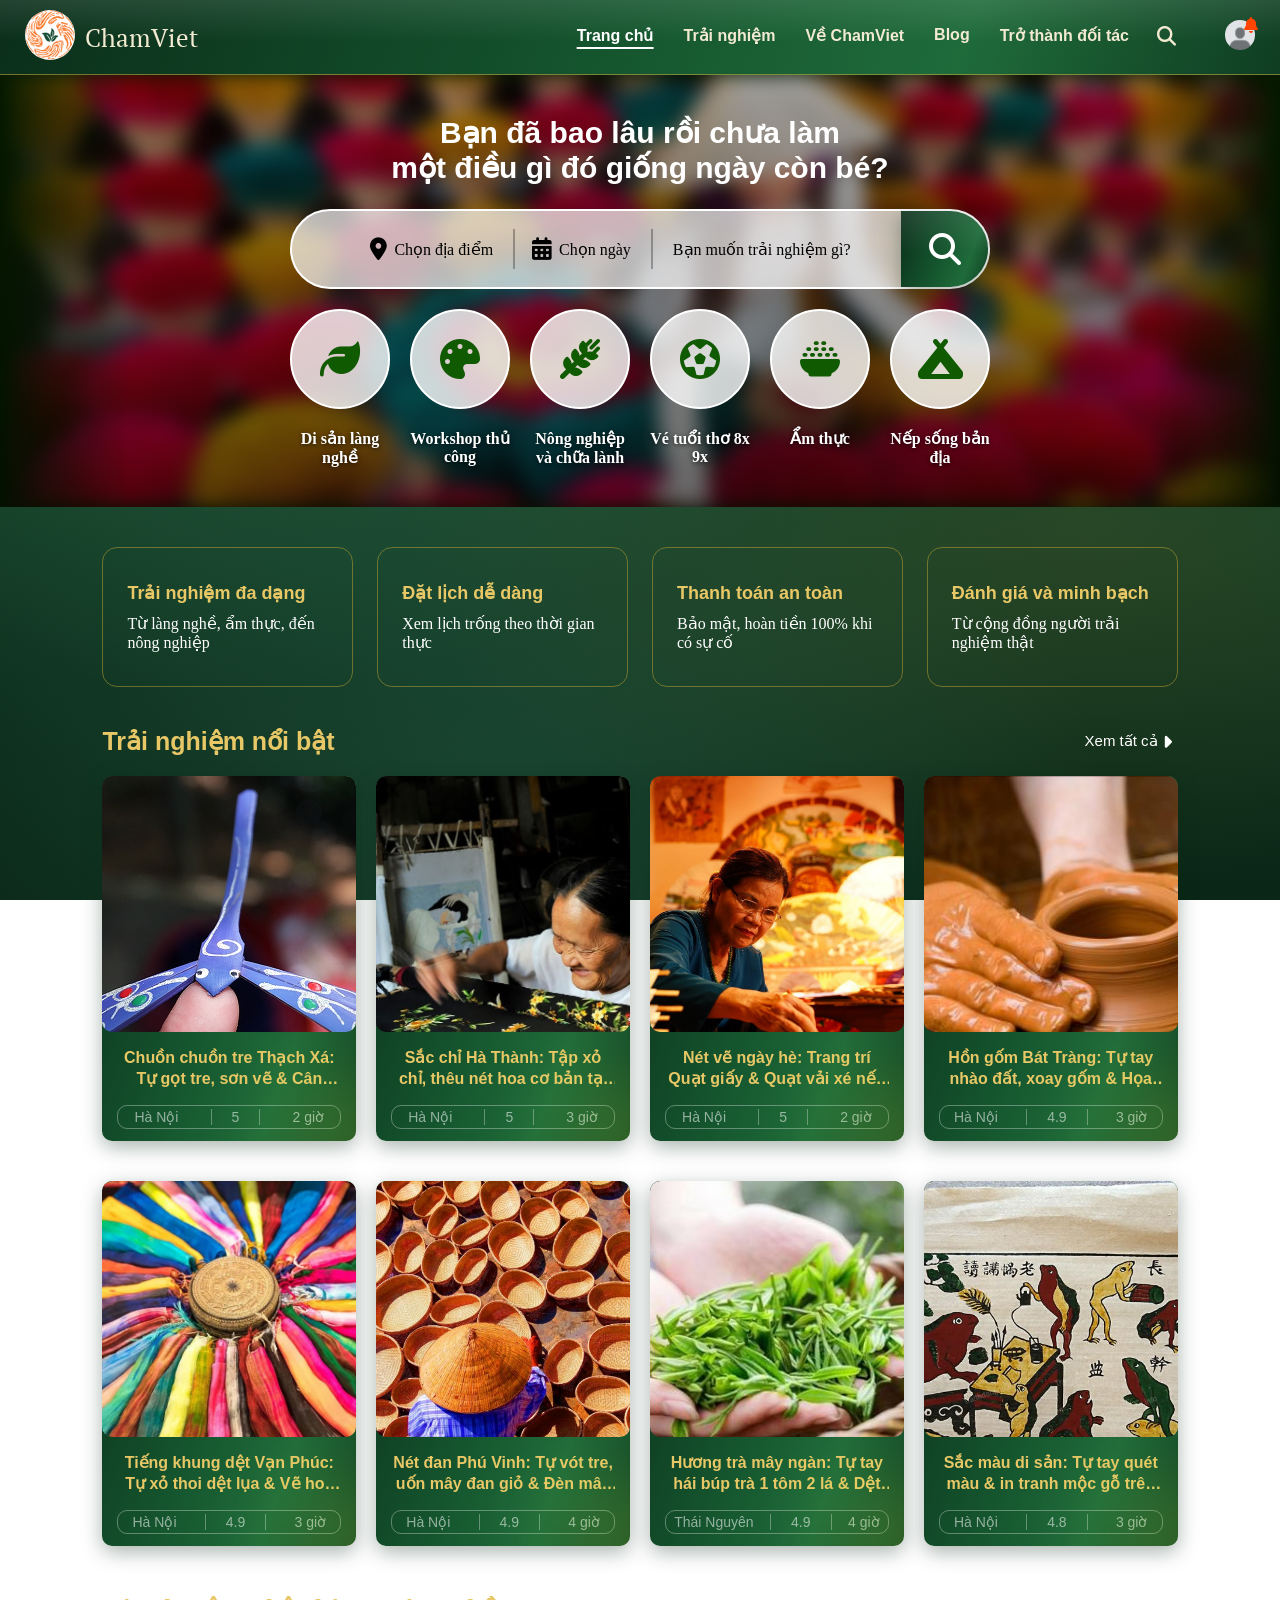
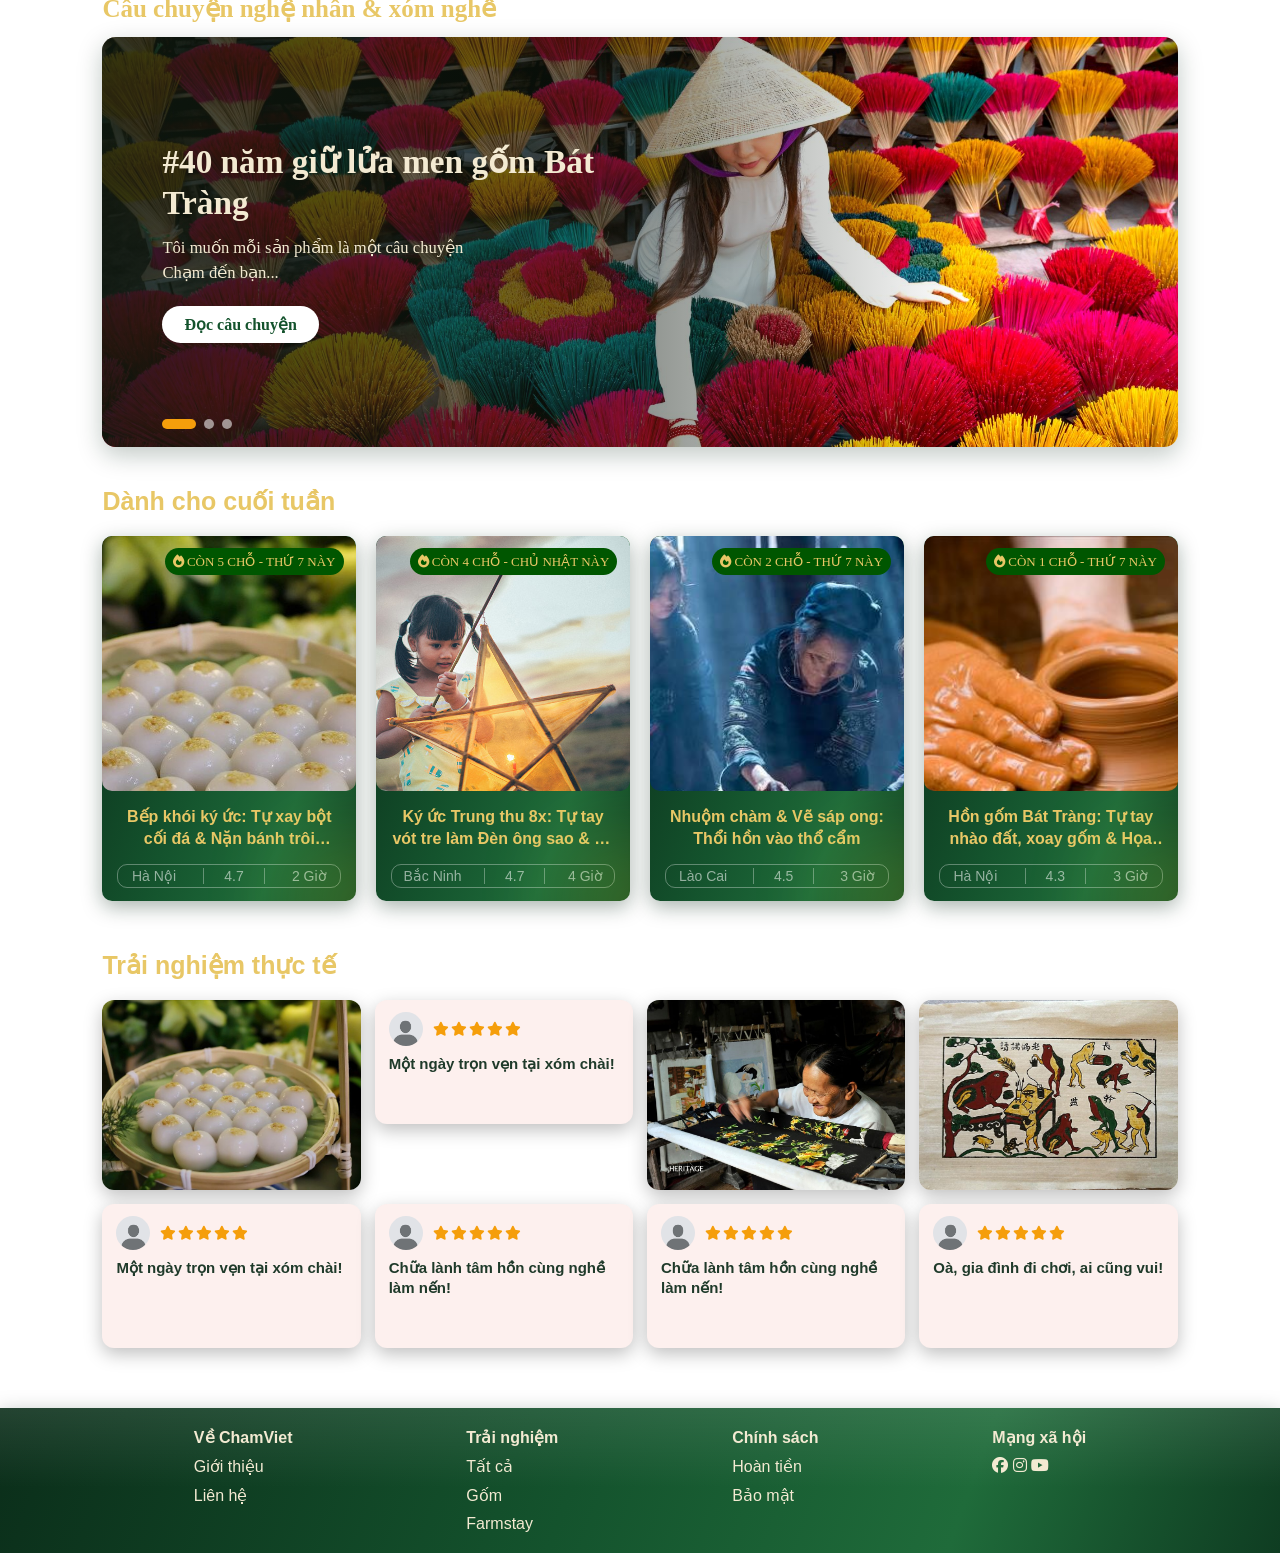
==== index.html @ dba2bd6c "Trang chu, tim kiem, chi tiet" ====
<!DOCTYPE html>
<html lang="en">
<head>
    <meta charset="UTF-8">
    <meta name="viewport" content="width=device-width, initial-scale=1.0">
    <title>ChamViet - Website của người Việt</title>

    <link rel="stylesheet" href="css/layout.css">
    <link rel="stylesheet" href="css/pages/index.css">
    <link rel="stylesheet" href="https://cdnjs.cloudflare.com/ajax/libs/font-awesome/6.5.1/css/all.min.css">
</head>
<body data-page="index">
    <div id="site-header"></div>

    <main class="body-content">
        <div class="body-content-main">
            <div class="banners">
                <div class="img">
                    <img src="assets/banner1.png" alt="" style="filter: blur(10px);">
                </div>
                <div class="img">
                    <img src="assets/banner2.jpg" alt="" style="filter: blur(10px);">
                </div>
                <div class="img">
                    <img src="assets/images8.jpg" alt="" style="filter: blur(10px);">
                </div>
            </div>
            <div class="body-content-main-left">
                <p class="title">Bạn đã bao lâu rồi chưa làm <br> một điều gì đó giống ngày còn bé?</p>
                <p class="sub-title">Có những trải nghiệm khiến ta nhớ về 1 điều quen thuộc <br>
                Có những trải nghiệm khiến ta hoàn toàn thư giãn  <br>
                Và cũng có những trải nghiệm đơn giản là một điều mới mà ta chưa từng thử</p>
            </div>
            <div class="body-content-main-right">
                <div class="search-bar">
                    <div class="search">
                        <div class="search-item">
                            <i class="fa-solid fa-location-dot"></i>
                            <span>Chọn địa điểm</span>
                        </div>
                        <div class="line"></div>
                        <div class="search-item">
                            <i class="fa-solid fa-calendar-days"></i>
                            <span>Chọn ngày</span>
                        </div>
                        <div class="line"></div>
                        <div class="search-item">
                            <span>Bạn muốn trải nghiệm gì?</span>
                        </div>
                    </div>
                    <div class="find">
                        <i class="fa-solid fa-magnifying-glass"></i>
                    </div>
                </div>
                <div class="menu-bar">
                    <div class="menu-item-par">
                        <div class="menu-item">
                            <i class="fa-solid fa-leaf"></i>
                        </div>
                        <p>Di sản làng nghề</p>
                    </div>
                    <div class="menu-item-par">
                        <div class="menu-item">
                            <i class="fa-solid fa-palette"></i>
                        </div>
                        <p>Workshop thủ công</p>
                    </div>
                    <div class="menu-item-par">
                        <div class="menu-item">
                            <i class="fa-solid fa-wheat-awn"></i>
                        </div>
                        <p>Nông nghiệp và chữa lành</p>
                    </div>
                    <div class="menu-item-par">
                        <div class="menu-item">
                            <i class="fa-regular fa-futbol"></i>
                        </div>
                        <p>Vé tuổi thơ 8x 9x</p>
                    </div>
                    <div class="menu-item-par">
                        <div class="menu-item">
                            <i class="fa-solid fa-bowl-rice"></i>
                        </div>
                        <p>Ẩm thực</p>
                    </div>
                    <div class="menu-item-par">
                        <div class="menu-item">
                            <i class="fa-solid fa-campground"></i>
                        </div>
                        <p>Nếp sống bản địa</p>
                    </div>
                </div>
            </div>
        </div>
        <div class="experience-cards">
            <div class="card-item">
                <p class="title">Trải nghiệm đa dạng</p>
                <p class="content">Từ làng nghề, ẩm thực, đến nông nghiệp</p>
            </div>
            <div class="card-item">
                <p class="title">Đặt lịch dễ dàng</p>
                <p class="content">Xem lịch trống theo thời gian thực</p>
            </div>
            <div class="card-item">
                <p class="title">Thanh toán an toàn</p>
                <p class="content">Bảo mật, hoàn tiền 100% khi có sự cố</p>
            </div>
            <div class="card-item">
                <p class="title">Đánh giá và minh bạch</p>
                <p class="content">Từ cộng đồng người trải nghiệm thật</p>
            </div>
        </div>
        <div class="list-box-child">
            <p class="title">Trải nghiệm nổi bật</p>
            <div class="more-content">
                <a href="search.html">
                    <button>Xem tất cả</button>
                </a>
                <i class="fa-solid fa-caret-right"></i>
                <div class="arrow-tail"></div>
                <div class="line"></div>
            </div>
        </div>
        <div class="list-box" id="featured-list"></div>
        <section class="stories">
            <h2 class="stories-title">Câu chuyện nghệ nhân &amp; xóm nghề</h2>

            <div class="stories-slider">
                <article class="story active">
                    <img src="assets/banner2.jpg" alt="Nghệ nhân đang nặn gốm Bát Tràng">
                    <div class="story-content">
                        <h3>#40 năm giữ lửa men gốm Bát Tràng</h3>
                        <p>Tôi muốn mỗi sản phẩm là một câu chuyện<br>Chạm đến bạn...</p>
                        <a href="#" class="story-btn">Đọc câu chuyện</a>
                    </div>
                </article>

                <article class="story">
                    <img src="assets/images8.jpg" alt="Nghệ nhân nhuộm chàm người H'Mông">
                    <div class="story-content">
                        <h3>#Sắc chàm trên áo thổ cẩm vùng cao</h3>
                        <p>Mỗi nếp vải là một lời kể<br>của núi rừng Lào Cai...</p>
                        <a href="#" class="story-btn">Đọc câu chuyện</a>
                    </div>
                </article>

                <article class="story">
                    <img src="assets/banner3.jpg" alt="Làm đèn ông sao Trung thu">
                    <div class="story-content">
                        <h3>#Thắp sáng ký ức bằng chiếc đèn ông sao</h3>
                        <p>Trung thu xưa vẫn còn đó<br>trong đôi bàn tay người thợ...</p>
                        <a href="#" class="story-btn">Đọc câu chuyện</a>
                    </div>
                </article>

                <div class="story-dots">
                    <button class="dot active" aria-label="Câu chuyện 1"></button>
                    <button class="dot" aria-label="Câu chuyện 2"></button>
                    <button class="dot" aria-label="Câu chuyện 3"></button>
                </div>
            </div>
        </section>
        <div class="list-box-child">
            <p class="title">Dành cho cuối tuần</p>
            <div class="more-content">
                <a href="search.html">
                    <button>Xem tất cả</button>
                </a>
                <i class="fa-solid fa-caret-right"></i>
                <div class="arrow-tail"></div>
                <div class="line"></div>
            </div>
        </div>
        <div class="list-box" id="weekend-list"></div>
        <div class="comment-title">
            <p class="title">Trải nghiệm thực tế</p>
        </div>

        <div class="review-grid">
            <!-- HÀNG TRÊN -->
            <figure class="review-photo">
                <img src="assets/images1.jpg" alt="Xóm chài ven sông">
            </figure>

            <article class="review-card review-card--top">
                <div class="review-head">
                    <img src="assets/avatar.webp" alt="">
                    <span class="review-stars">
                        <i class="fa-solid fa-star"></i><i class="fa-solid fa-star"></i><i class="fa-solid fa-star"></i><i class="fa-solid fa-star"></i><i class="fa-solid fa-star"></i>
                    </span>
                </div>
                <p>Một ngày trọn vẹn tại xóm chài!</p>
            </article>

            <figure class="review-photo">
                <img src="assets/images7.jpg" alt="Nến thủ công">
            </figure>

            <figure class="review-photo">
                <img src="assets/images5.jpg" alt="Gia đình đi trải nghiệm">
            </figure>

            <!-- HÀNG DƯỚI -->
            <article class="review-card">
                <div class="review-head">
                    <img src="assets/avatar.webp" alt="">
                    <span class="review-stars">
                        <i class="fa-solid fa-star"></i><i class="fa-solid fa-star"></i><i class="fa-solid fa-star"></i><i class="fa-solid fa-star"></i><i class="fa-solid fa-star"></i>
                    </span>
                </div>
                <p>Một ngày trọn vẹn tại xóm chài!</p>
            </article>

            <article class="review-card">
                <div class="review-head">
                    <img src="assets/avatar.webp" alt="">
                    <span class="review-stars">
                        <i class="fa-solid fa-star"></i><i class="fa-solid fa-star"></i><i class="fa-solid fa-star"></i><i class="fa-solid fa-star"></i><i class="fa-solid fa-star"></i>
                    </span>
                </div>
                <p>Chữa lành tâm hồn cùng nghề làm nến!</p>
            </article>

            <article class="review-card">
                <div class="review-head">
                    <img src="assets/avatar.webp" alt="">
                    <span class="review-stars">
                        <i class="fa-solid fa-star"></i><i class="fa-solid fa-star"></i><i class="fa-solid fa-star"></i><i class="fa-solid fa-star"></i><i class="fa-solid fa-star"></i>
                    </span>
                </div>
                <p>Chữa lành tâm hồn cùng nghề làm nến!</p>
            </article>

            <article class="review-card">
                <div class="review-head">
                    <img src="assets/avatar.webp" alt="">
                    <span class="review-stars">
                        <i class="fa-solid fa-star"></i><i class="fa-solid fa-star"></i><i class="fa-solid fa-star"></i><i class="fa-solid fa-star"></i><i class="fa-solid fa-star"></i>
                    </span>
                </div>
                <p>Oà, gia đình đi chơi, ai cũng vui!</p>
            </article>
        </div>
    </main>

    <div id="site-footer"></div>

    <script src="js/data.js"></script>
    <script src="js/home.js"></script>
    <script src="js/components.js"></script>
    <script src="https://cdn.jsdelivr.net/npm/gsap@3.15/dist/gsap.min.js"></script>
    <script>
        const tl = gsap.timeline({
            defaults: {duration: 1.5, delay: 1},
            repeat: -1
        })
        tl.to('.img', {
            xPercent: -100
        }).to('.img', {
            xPercent: -200
        }).to('.img', {
            xPercent: -100
        }).to('.img', {
            xPercent: 0
        })
    </script>
    <script>
        const stories = document.querySelectorAll(".story");
        const dots = document.querySelectorAll(".dot");
        const slider = document.querySelector(".stories-slider");
        let current = 0;
        let timer;

        function showStory(index) {
            stories[current].classList.remove("active");
            dots[current].classList.remove("active");
            current = index;
            stories[current].classList.add("active");
            dots[current].classList.add("active");
        }

        function nextStory() {
            showStory((current + 1) % stories.length);
        }

        function startAuto() {
            timer = setInterval(nextStory, 4000);   // 5 giây đổi một lần
        }

        function stopAuto() {
            clearInterval(timer);
        }

        // Bấm chấm tròn để chọn câu chuyện
        dots.forEach(function (dot, index) {
            dot.addEventListener("click", function () {
                showStory(index);
            });
        });

        // Rê chuột vào thì dừng, rời ra thì chạy tiếp
        slider.addEventListener("mouseenter", stopAuto);
        slider.addEventListener("mouseleave", startAuto);

        startAuto();
    </script>
</body>
</html>
---- css/layout.css ----
@import url('base.css');

* {
    padding: 0;
    margin: 0;
    box-sizing: border-box;
}

body {
    background:
        radial-gradient(ellipse at 15% 20%, rgba(74, 140, 90, 0.35) 0%, transparent 50%),
        radial-gradient(ellipse at 85% 60%, rgba(212, 175, 55, 0.12) 0%, transparent 45%),
        radial-gradient(ellipse at 40% 100%, rgba(45, 106, 79, 0.45) 0%, transparent 55%),
        linear-gradient(180deg, #0b2e1a 0%, #123d27 50%, #0a2616 100%);
    background-attachment: fixed;
    color: white;
}

body::-webkit-scrollbar {
    display: none;
}

body .site-header {
    position: static;
    z-index: 1;
    width: 100%;
    
    display: flex;
    justify-content: space-between;
    padding: 10px 25px;
    
    background:
        linear-gradient(180deg, rgba(255, 255, 255, 0.10) 0%, rgba(255, 255, 255, 0) 55%),
        linear-gradient(110deg, #0b2e1a 0%, #14532d 45%, #1f6b3a 75%, #0f3d22 100%);
    color: #f3ead2;
    border-bottom: 1px solid rgba(212, 175, 55, 0.45);
    box-shadow: 0 6px 20px rgba(8, 40, 22, 0.35);
}

body .site-header .site-header-left {
    display: flex;
    gap: 10px;
    flex-direction: row;
    align-items: center;
}

body .site-header .site-header-left .logo-web {
    width: 50px;
}

body .site-header .site-header-left .logo-web img {
    width: 100%;
    border-radius: 50%;
}

body .site-header .site-header-left .logo-title {
    font-family: "PT Serif", serif;
    font-size: 25px;
}

body .site-header .site-header-right {
    display: flex;
    gap: 50px;
    justify-content: space-between;
    align-items: center;
}

body .site-header .site-header-right .nav {
    display: flex;
    gap: 30px;
    justify-content: center;
    align-items: center;

    font-family: 'Segoe UI', Tahoma, Geneva, Verdana, sans-serif;
    font-size: 16px;
    font-weight: bold;
}

body .site-header .site-header-right .nav .nav-item {
    position: relative;
    color: inherit;
    text-decoration: none;
    padding-bottom: 4px;
}

body .site-header .site-header-right .nav .nav-item::after {
    content: "";
    position: absolute;
    left: 50%;
    transform: translateX(-50%);
    bottom: 0;
    width: 0;
    height: 2px;
    background: #ffffff;
    transition: width 0.3s ease;
}

body .site-header .site-header-right .nav .nav-item:hover::after,
body .site-header .site-header-right .nav .nav-item.active::after {
    width: 100%;
}

body .site-header .site-header-right .nav .nav-item.active {
    color: #ffffff;
}

body .site-header .site-header-right .nav .loop-glass i {
    scale: 1.2;
}

body .site-header .site-header-right .me {
    width: auto;
    height: auto;
    position: relative;
}

body .site-header .site-header-right .me img {
    width: 30px;
    border-radius: 50%;
}

body .site-header .site-header-right .me i {
    color: orangered;
    position: absolute;
    top: 0;
    right: 0;
    transform: translate(20%, -20%);
}

body .site-footer {
    display: flex;
    justify-content: space-evenly;
    align-items: first baseline;
    padding: 20px;
    background:
        linear-gradient(180deg, rgba(255, 255, 255, 0.10) 0%, rgba(255, 255, 255, 0) 55%),
        linear-gradient(110deg, #0b2e1a 0%, #14532d 45%, #1f6b3a 75%, #0f3d22 100%);
    color: #f3ead2;
    box-shadow: 0 6px 20px rgba(8, 40, 22, 0.35);
}

body .site-footer .footer-item {
    display: flex;
    flex-direction: column;
    gap: 10px;
    font-family: 'Segoe UI', Tahoma, Geneva, Verdana, sans-serif;
}

body .site-footer .footer-item .title {
    font-size: 16px;
    font-weight: bold;
}

@media (max-width: 1200px) {
    body .site-header .site-header-right {
        gap: 24px;
    }

    body .site-header .site-header-right .nav {
        gap: 18px;
        font-size: 15px;
    }
}

@media (max-width: 900px) and (min-width: 640px) {
    body .site-header {
        flex-wrap: wrap;
        align-items: center;
        row-gap: 8px;
    }

    body .site-header .site-header-right {
        display: contents;
    }

    body .site-header .site-header-left {
        order: 1;
    }

    body .site-header .site-header-right .me {
        order: 2;
    }

    body .site-header .site-header-right .nav {
        order: 3;
        flex: 0 0 100%;
        justify-content: center;
        gap: 22px;
        overflow-x: auto;
        white-space: nowrap;
        padding-bottom: 4px;
        scrollbar-width: none;
    }

    body .site-header .site-header-right .nav::-webkit-scrollbar {
        display: none;
    }
}

@media (max-width: 640px) {
    body .site-header .site-header-right .nav .nav-item {
        display: none;
    }
}
---- css/pages/index.css ----
@import url('base.css');

body .body-content .body-content-main {
    position: relative;
    background: #092800;
    isolation: isolate;
    color: var(--font-color-light);
    width: 100%;
    aspect-ratio: 1954 / 424;
    margin-bottom: 40px;
    min-height: 220px;
    display: flex;
    justify-content: space-around;
    gap: 20px;
    align-items: center;
    padding: 0 30px;
}

body .body-content .body-content-main .banners {
    position: absolute;
    top: 0;
    left: 0;
    width: 100%;
    height: 100%;
    z-index: -1;
    display: flex;
    overflow: hidden;
    width: 100%;
    -webkit-mask-image: linear-gradient(to right, transparent, black 10%, black 90%, transparent);
    mask-image: linear-gradient(to right, transparent, black 10%, black 90%, transparent);
}

body .body-content .body-content-main .banners .img {
    flex: 0 0 100%;
    aspect-ratio: 1954 / 424;
}

body .body-content .body-content-main .banners .img img {
    width: 100%;
    height: 100%;
    object-fit: cover;
    display: block;
}

body .body-content .body-content-main .body-content-main-left {
    width: auto;
}

body .body-content .body-content-main .body-content-main-left .title {
    font-family: 'Segoe UI', Tahoma, Geneva, Verdana, sans-serif;
    font-size: 40px;
    font-weight: bold;
}

body .body-content .body-content-main .body-content-main-left .sub-title {
    margin-top: 20px;
    font-family: "PT Serif", serif;
    font-size: 18px;
    font-style: italic;
}

body .body-content .body-content-main .body-content-main-right {
    display: flex;
    flex-direction: column;
    gap: 30px;
    justify-content: center;
    align-items: center;
}

body .body-content .body-content-main .body-content-main-right .search-bar {
    position: relative;
    width: 700px;
    height: 80px;
    border-radius: 350px;
    border: 2px solid #ffffff;
    background-color: rgba(255, 255, 255, 0.697);
}

body .body-content .body-content-main .body-content-main-right .search-bar {
    display: flex;
    justify-content: center;
    align-items: center;
    padding: 0 0 0 30px;
}

body .body-content .body-content-main .body-content-main-right .search-bar .search {
    width: 100%;
    color: var(--font-color-dark);
    display: flex;
    justify-content: center;
    gap: 20px;
}

body .body-content .body-content-main .body-content-main-right .search-bar .search .line {
    height: 40px;
    width: 2px;
    background-color: rgba(0, 0, 0, 0.292);
}

body .body-content .body-content-main .body-content-main-right .search-bar .search .search-item {
    display: flex;
    align-items: center;
    gap: 10px;
    text-align: center;
}

body .body-content .body-content-main .body-content-main-right .search-bar .search .search-item i {
    scale: 1.4;
}

body .body-content .body-content-main .body-content-main-right .search-bar .find {
    cursor: pointer;
    height: 100%;
    width: 100px;
    border-top-right-radius: 350px;
    border-bottom-right-radius: 350px;
    background:
        linear-gradient(180deg, rgba(255, 255, 255, 0.10) 0%, rgba(255, 255, 255, 0) 55%),
        linear-gradient(110deg, #0b2e1a 0%, #14532d 45%, #1f6b3a 75%, #0f3d22 100%);
    color: #f3ead2;
    box-shadow: 0 6px 20px rgba(8, 40, 22, 0.35);
    display: flex;
    justify-content: center;
    align-items: center;
    position: relative;
    overflow: hidden;
}

body .body-content .body-content-main .body-content-main-right .search-bar .find::before {
    content: '';
    position: absolute;
    top: 50%;
    left: 50%;
    transform: translate(-50%, -50%);
    background-color: rgb(0, 0, 0);
    filter: blur(20px);
    width: 0%;
    height: 0%;
    border-top-right-radius: 350px;
    border-bottom-right-radius: 350px;
    transition: .3s ease-in-out;
}

body .body-content .body-content-main .body-content-main-right .search-bar .find:hover::before {
    width: 100%;
    height: 100%;
    transform: translate(-50%, -50%) scale(2);
}

body .body-content .body-content-main .body-content-main-right .search-bar .find i {
    color: var(--font-color-light);
    scale: 2;
    transition: .3s ease-in-out;
}

body .body-content .body-content-main .body-content-main-right .search-bar .find:hover i {
    scale: 2.3;
}

body .body-content .body-content-main .body-content-main-right .menu-bar {
    display: flex;
    gap: 20px;
}

body .body-content .body-content-main .body-content-main-right .menu-bar .menu-item-par {
    max-width: 100px;
}

body .body-content .body-content-main .body-content-main-right .menu-bar .menu-item {
    cursor: pointer;
    width: 100px;
    height: 100px;
    border-radius: 50%;
    border: 2px solid #ffffff;
    background-color: rgba(255, 255, 255, 0.795);
    display: flex;
    justify-content: center;
    align-items: center;
}

body .body-content .body-content-main .body-content-main-right .menu-bar .menu-item i {
    color: rgb(16, 90, 1);
    scale: 2.5;
    transition: .3s ease-in-out;
}

body .body-content .body-content-main .body-content-main-right .menu-bar .menu-item:hover i {
    scale: 3;
}

body .body-content .body-content-main .body-content-main-right .menu-bar .menu-item-par p {
    margin-top: 20px;
    text-align: center;
    font-weight: bold;
}

body .body-content .experience-cards {
    display: flex;
    justify-content: center;
    gap: 30px;
    padding: 0 50px;
}

body .body-content .experience-cards .card-item {
    cursor: pointer;
    border: 1px solid rgba(212, 175, 55, 0.45);
    border-radius: 15px;
    width: 300px;
    height: 150px;
    padding: 0 30px;
    display: flex;
    gap: 10px;
    flex-direction: column;
    justify-content: center;
    align-items: first baseline;
    transition: .3s ease-in-out;
}

body .body-content .experience-cards .card-item:hover {
    transform: translate(0, -10px);
}

body .body-content .experience-cards .card-item .title {
    font-family: 'Segoe UI', Tahoma, Geneva, Verdana, sans-serif;
    font-size: 18px;
    font-weight: bold;
    color: #e8c766;
}

body .list-box-child {
    display: flex;
    justify-content: space-between;
    padding: 0 180px;
    margin-top: 40px;
}

body .list-box-child .title {
    font-family: 'Segoe UI', Tahoma, Geneva, Verdana, sans-serif;
    font-size: 25px;
    font-weight: bold;
    color: #e8c766;
}

body .list-box-child .more-content {
    width: auto;
    height: fit-content;
    position: relative;
    margin-right: 20px;
}

body .list-box-child .more-content button {
    border: none;
    background-color: transparent;
    color: white;
    font-family: 'Segoe UI', Tahoma, Geneva, Verdana, sans-serif;
    font-weight: lighter;
    font-size: 15px;
}

body .list-box-child .more-content i {
    position: absolute;
    top: 50%;
    left: calc(100% + 5px);
    transform: translateY(-50%) scale(1.2);
    transition: .3s ease-in-out;
}

body .list-box-child .more-content .arrow-tail {
    position: absolute;
    z-index: 2;
    top: 50%;
    left: calc(100% + 7px);
    transform: translate(0, -50%);
    width: 6px;
    height: 2px;
    background-color: white;
}

body .list-box-child .more-content:hover i {
    transform: translateY(-50%) scale(1.2) translateX(5px);
}

body .list-box-child .more-content .line {
    width: 0%;
    height: 2px;
    background-color: white;
    transition: .3s ease-in-out;
}

body .list-box-child .more-content:hover .line {
    width: 100%;
}

body .list-box {
    width: 100%;
    height: auto;

    display: grid;
    grid-template-columns: repeat(4, 1fr);
    column-gap: 10px;
    row-gap: 40px;

    padding: 0 150px;
    margin-top: 20px;
    border-radius: 10px;

    background-color: transparent;
}

body .list-box .box-item {
    display: block;
    margin: 0 auto;

    width: 90%;
    min-width: 220px;
    height: 365px;

    border-radius: 10px;

    position: relative;
    overflow: hidden;

    background:
        linear-gradient(180deg, rgba(255, 255, 255, 0.10) 0%, rgba(255, 255, 255, 0) 55%),
        linear-gradient(110deg, #0b2e1a 0%, #14532d 45%, #1f6b3a 75%, #0f3d22 100%);
    color: #f3ead2;
    box-shadow: 0 6px 20px rgba(8, 40, 22, 0.35);

    transition: .3s ease-in-out;
}

body .list-box .box-item:hover {
    box-shadow: 1px 1px 50px rgba(36, 76, 1, 0.691);
    scale: 1.05;
}

body .list-box .box-item .light {
    pointer-events: none;

    width: 100px;
    height: 100px;

    border-radius: 50%;

    position: absolute;
    top: 100%;
    left: 100%;
    z-index: 100;

    filter: blur(50px);

    transform: translate(-50%, -50%);

    background-color: rgba(188, 255, 64, 0.893);
    opacity: .5;

    transition: .4s ease-in-out;
}

body .list-box .box-item:hover .light {
    top: 0;
    left: 0;
    scale: 10;
    opacity: 1;
}

body .list-box .box-item .image-cell {
    width: 100%;
    height: 70%;

    position: relative;

    overflow: hidden;

    border-radius: 10px;

    transition: .3s ease-in-out;
}

body .list-box .box-item .image-cell .sales {
    position: absolute;
    top: 5%;
    right: 5%;
    z-index: 1;
}

body .list-box .box-item .image-cell .sales {
    color: #e8c766;
}

body .list-box .box-item .image-cell .sales p {
    background-color: rgb(0, 86, 0);
    padding: 6px 8px 5px 8px;
    border-radius: 20px;
    font-size: 13px;
}

body .list-box .box-item .image-cell img {
    width: 100%;
    height: 350px;
    position: absolute;

    object-fit: cover;

    transition: .3s ease-in-out;
}

body .list-box .box-item .image-cell .sub-content-cell {
    width: 95%;
    height: 180px;

    border-radius: 10px;
    border: 1px solid rgba(255, 255, 255, 0.315);

    background-color: rgba(15, 47, 4, 0.882);

    text-align: center;
    padding: 10px;

    position: absolute;
    left: 50%;
    bottom: -200px;
    transform: translateX(-50%);
    z-index: 1;

    transition: .3s ease-in-out;
}

body .list-box .box-item .image-cell .sub-content-cell .box-title {
    font-family: 'Segoe UI', Tahoma, Geneva, Verdana, sans-serif;
    font-weight: bold;
    margin: 10px 0 15px 0;
    color: #e8c766;
}

body .list-box .box-item .image-cell .sub-content-cell .sub-title {
    display: flex;
    justify-content: space-between;
    
    font-family: 'Segoe UI', Tahoma, Geneva, Verdana, sans-serif;
    font-size: 14px;
    color: rgba(255, 255, 255, 0.55);
}

body .list-box .box-item .image-cell .sub-content-cell .date {
    width: 100%;
    margin: 15px 0 10px 0;
    text-align: left;
}

body .list-box .box-item .image-cell .sub-content-cell .date span:nth-child(1) {
    margin-right: 10px;
}

body .list-box .box-item .image-cell .sub-content-cell .date span {
    font-family: 'Segoe UI', Tahoma, Geneva, Verdana, sans-serif;
    font-size: 14px;
    color: rgba(255, 255, 255, 0.55);

    padding: 2px 5px;
    border: 1px solid rgba(255, 255, 255, 0.391);
    border-radius: 5px;
}

body .list-box .box-item .image-cell .sub-content-cell .price {
    display: flex;
    justify-content: space-between;
}

body .list-box .box-item .image-cell .sub-content-cell .price .left {
    text-align: left;
}

body .list-box .box-item .image-cell .sub-content-cell .price .left p:nth-child(1) {
    font-family: 'Segoe UI', Tahoma, Geneva, Verdana, sans-serif;
    font-size: 12px;
    color: rgba(255, 255, 255, 0.507);
}

body .list-box .box-item .image-cell .sub-content-cell .price .left p:nth-child(2) {
    font-family: 'Segoe UI', Tahoma, Geneva, Verdana, sans-serif;
    font-weight: bold;
    font-size: 15px;
}

body .list-box .box-item .image-cell .sub-content-cell .price .right button {
    height: 100%;
    border: none;
    border-radius: 8px;
    background-color: green;
    color: #e8c766;
    padding: 2px 10px;
    font-family: 'Segoe UI', Tahoma, Geneva, Verdana, sans-serif;
    font-size: 13px;
    font-weight: bold;
}

body .list-box .box-item:hover .image-cell {
    height: 100%;
}

body .list-box .box-item:hover .image-cell img {
    scale: 1.2;
    filter: blur(3px);  
}

body .list-box .box-item:hover .image-cell .sub-content-cell {
    bottom: 10px;
}

body .list-box .box-item .content-cell {
    width: 100%;
    height: 30%;

    padding: 5px 15px;
    border-radius: 10px;

    text-align: center;

    transition: .3s ease-in-out;
}

body .list-box .box-item:hover .content-cell {
    height: 0;
}

body .list-box .box-item .content-cell .box-title {
    font-family: 'Segoe UI', Tahoma, Geneva, Verdana, sans-serif;
    font-weight: bold;
    color: #e8c766;

    margin: 10px 0 15px 0;

    line-height: 1.35;
    min-height: calc(1.35em * 2);

    display: -webkit-box;
    -webkit-box-orient: vertical;
    -webkit-line-clamp: 2;
    line-clamp: 2;
    overflow: hidden;
    text-overflow: ellipsis;
    word-break: break-word;
}

body .list-box .box-item .content-cell .sub-title {
    display: flex;
    justify-content: space-around;
    border: 1px solid rgba(255, 255, 255, 0.326);
    border-radius: 10px;
    padding: 3px 0;
    font-family: 'Segoe UI', Tahoma, Geneva, Verdana, sans-serif;
    font-size: 14px;
    color: rgba(255, 255, 255, 0.55);
}

body .list-box .box-item .content-cell .sub-title p:nth-child(2) {
    padding: 0 20px;
    border-left: 1px solid rgba(255, 255, 255, 0.326);
    border-right: 1px solid rgba(255, 255, 255, 0.326);
}

.stories {
    width: 100%;
    max-width: 1400px;
    margin: 48px auto 20px;
    padding: 0 16px;
}

.stories-title {
    font-size: 25px;
    color: #e8c766;
    margin-bottom: 14px;
}

.stories-slider {
    position: relative;
    height: clamp(260px, 32vw, 420px);
    border-radius: 14px;
    overflow: hidden;
    box-shadow: 0 8px 24px rgba(8, 40, 22, 0.25);
    isolation: isolate;
}

.story {
    position: absolute;
    inset: 0;
    opacity: 0;
    visibility: hidden;
    transition: opacity 0.8s ease, visibility 0.8s;
}

.story.active {
    opacity: 1;
    visibility: visible;
}

.story img {
    width: 100%;
    height: 100%;
    object-fit: cover;
    display: block;
}

.story::after {
    content: "";
    position: absolute;
    inset: 0;
    background: linear-gradient(90deg,
        rgba(15, 25, 15, 0.85) 0%,
        rgba(15, 25, 15, 0.55) 45%,
        rgba(15, 25, 15, 0) 80%);
}

.story-content {
    position: absolute;
    z-index: 1;
    left: clamp(20px, 5vw, 60px);
    top: 50%;
    transform: translateY(-50%);
    max-width: 460px;
    color: #f3ead2;
}

.story-content h3 {
    font-size: clamp(1.4rem, 2.6vw, 2.2rem);
    line-height: 1.25;
    margin-bottom: 12px;
}

.story-content p {
    font-size: clamp(0.95rem, 1.3vw, 1.1rem);
    line-height: 1.5;
    margin-bottom: 20px;
}

.story-btn {
    display: inline-block;
    padding: 9px 22px;
    border-radius: 999px;
    background: #fff;
    color: #14532d;
    font-weight: 600;
    text-decoration: none;
    transition: background 0.25s, color 0.25s, transform 0.25s;
}

.story-btn:hover {
    background: #e8c766;
    transform: translateY(-2px);
}

.story-dots {
    position: absolute;
    z-index: 2;
    left: clamp(20px, 5vw, 60px);
    bottom: 18px;
    display: flex;
    gap: 8px;
}

.dot {
    width: 10px;
    height: 10px;
    border: none;
    border-radius: 999px;
    background: rgba(255, 255, 255, 0.55);
    cursor: pointer;
    transition: width 0.3s, background 0.3s;
}

.dot.active {
    width: 34px;
    background: #f59e0b;
}

body .comment-title {
    padding: 0 180px;
    margin-top: 50px;
}

body .comment-title .title {
    font-family: 'Segoe UI', Tahoma, Geneva, Verdana, sans-serif;
    font-size: 25px;
    font-weight: bold;
    color: #e8c766;
}

.review-grid {
    display: grid;
    grid-template-columns: repeat(4, 1fr);
    grid-template-rows: 190px auto;
    gap: 14px;
    padding: 0 180px;
    margin: 20px 0 60px;
}

.review-photo {
    border-radius: 12px;
    overflow: hidden;
    box-shadow: 0 6px 18px rgba(0, 0, 0, 0.25);
}

.review-photo img {
    width: 100%;
    height: 100%;
    object-fit: cover;
    display: block;
    transition: transform 0.4s ease;
}

.review-photo:hover img {
    transform: scale(1.08);
}

.review-card {
    background: #fdf0ee;
    color: #1f3a2a;
    border-radius: 12px;
    padding: 12px 14px 50px 14px;
    box-shadow: 0 6px 18px rgba(0, 0, 0, 0.25);
    transition: transform 0.3s, box-shadow 0.3s;
}

.review-card:hover {
    transform: translateY(-4px);
    box-shadow: 0 10px 24px rgba(0, 0, 0, 0.35);
}

.review-card--top {
    align-self: start;
}

.review-head {
    display: flex;
    align-items: center;
    gap: 10px;
    margin-bottom: 8px;
}

.review-head img {
    width: 34px;
    height: 34px;
    border-radius: 50%;
    object-fit: cover;
}

.review-stars {
    display: flex;
    gap: 2px;
    color: #f59e0b;
    font-size: 14px;
}

.review-card p {
    font-family: 'Segoe UI', Tahoma, Geneva, Verdana, sans-serif;
    font-size: 15px;
    font-weight: bold;
    line-height: 1.35;
}

:root {
    --page-gutter: clamp(16px, 8vw, 160px);
}

body {
    overflow-x: hidden;
}

body .body-content .body-content-main .body-content-main-right {
    width: min(700px, 100%);
}

body .body-content .body-content-main .body-content-main-right .search-bar {
    width: 100%;
    max-width: 700px;
}

body .body-content .body-content-main .body-content-main-right .menu-bar {
    display: grid;
    grid-template-columns: repeat(6, 1fr);
    gap: 20px;
    width: 100%;
    max-width: 700px;
}

body .body-content .body-content-main .body-content-main-right .menu-bar .menu-item-par {
    max-width: none;
    min-width: 0;
}

body .body-content .body-content-main .body-content-main-right .menu-bar .menu-item {
    width: 100%;
    max-width: 100px;
    height: auto;
    aspect-ratio: 1;
    margin: 0 auto;
}

body .body-content .body-content-main .body-content-main-right .menu-bar .menu-item-par p {
    text-shadow: 0 1px 4px rgba(0, 0, 0, 0.7);
}

body .body-content .experience-cards {
    display: grid;
    grid-template-columns: repeat(4, minmax(0, 1fr));
    gap: 24px;
    max-width: 1400px;
    margin: 0 auto;
    padding: 0 var(--page-gutter);
}

body .body-content .experience-cards .card-item {
    width: 100%;
    height: auto;
    min-height: 140px;
    padding: 20px 24px;
}

body .list-box-child {
    align-items: center;
    padding: 0 var(--page-gutter);
}

body .list-box {
    padding: 0 var(--page-gutter);
    column-gap: 20px;
}

body .list-box .box-item {
    width: 100%;
    min-width: 0;
}

body .list-box .box-item .image-cell img {
    object-fit: cover;
}

body .list-box .box-item .image-cell .sub-content-cell {
    height: auto;
    min-height: 180px;
    bottom: -320px;
}

.stories {
    max-width: none;
    padding: 0 var(--page-gutter);
}

body .comment-title,
.review-grid {
    padding: 0 var(--page-gutter);
}

@media (max-width: 1560px) {
    body .list-box .box-item .image-cell .sub-content-cell .price {
        flex-direction: column;
        gap: 15px;
    }

    body .list-box .box-item .image-cell .sub-content-cell .price .right button {
        padding: 10px 10px;
    }
}

@media (max-width: 1414px) {
    body .body-content .body-content-main {
        flex-direction: column;
        justify-content: center;
        aspect-ratio: auto;
        min-height: 0;
        padding: 40px 20px;
        gap: 24px;
        text-align: center;
    }

    body .body-content .body-content-main::after {
        content: "";
        position: absolute;
        inset: 0;
        z-index: -1;
        pointer-events: none;
        background: linear-gradient(180deg, rgba(0, 0, 0, 0.35), rgba(0, 0, 0, 0.6));
    }

    body .body-content .body-content-main .body-content-main-left .title {
        font-size: 30px;
    }

    body .body-content .body-content-main .body-content-main-left .sub-title {
        display: none;
    }

    body .body-content .body-content-main .body-content-main-right {
        gap: 20px;
    }
}

@media (max-width: 1400px) and (min-width: 1200px) {
    body .list-box .box-item .content-cell .sub-title p i {
        display: none;
    }
}

@media (max-width: 1200px) {
    body .body-content .experience-cards {
        grid-template-columns: repeat(2, minmax(0, 1fr));
    }

    body .list-box {
        grid-template-columns: repeat(2, minmax(0, 1fr));
    }

    .review-grid {
        grid-template-columns: repeat(2, minmax(0, 1fr));
        grid-template-rows: none;
    }

    .review-photo {
        height: 180px;
    }
}

@media (max-width: 768px) {
    body .body-content .body-content-main .body-content-main-left .title {
        font-size: 26px;
    }

    body .list-box-child .title,
    body .comment-title .title,
    .stories-title {
        font-size: 21px;
    }

    .stories-slider {
        height: 300px;
    }
}

@media (max-width: 640px) {
    body .site-header .site-header-left .logo-title {
        font-size: 21px;
    }

    body .body-content .body-content-main {
        padding: 28px 16px;
        gap: 18px;
    }

    body .body-content .body-content-main .body-content-main-left .title {
        font-size: 22px;
    }

    body .body-content .body-content-main .body-content-main-right .search-bar {
        height: auto;
        flex-direction: column;
        gap: 8px;
        padding: 10px;
        border-radius: 22px;
    }

    body .body-content .body-content-main .body-content-main-right .search-bar .search {
        flex-direction: column;
        align-items: stretch;
        gap: 0;
    }

    body .body-content .body-content-main .body-content-main-right .search-bar .search .search-item {
        justify-content: flex-start;
        padding: 12px 14px;
    }

    body .body-content .body-content-main .body-content-main-right .search-bar .search .line {
        width: 100%;
        height: 1px;
    }

    body .body-content .body-content-main .body-content-main-right .search-bar .find {
        width: 100%;
        height: 48px;
        border-radius: 14px;
    }

    body .body-content .body-content-main .body-content-main-right .search-bar .find i {
        scale: 1.4;
    }

    body .body-content .body-content-main .body-content-main-right .menu-bar {
        grid-template-columns: repeat(3, 1fr);
        gap: 14px 10px;
    }

    body .body-content .body-content-main .body-content-main-right .menu-bar .menu-item {
        max-width: 76px;
    }

    body .body-content .body-content-main .body-content-main-right .menu-bar .menu-item i {
        scale: 1.8;
    }

    body .body-content .body-content-main .body-content-main-right .menu-bar .menu-item-par p {
        margin-top: 8px;
        font-size: 12px;
    }

    body .body-content .experience-cards {
        gap: 12px;
    }

    body .body-content .experience-cards .card-item {
        min-height: 120px;
        padding: 14px 16px;
    }

    body .body-content .experience-cards .card-item .title {
        font-size: 16px;
    }

    body .list-box {
        grid-template-columns: 1fr;
        row-gap: 28px;
    }

    body .list-box .box-item {
        height: 365px;
    }

    body .list-box .box-item .image-cell .sales p {
        font-size: 11px;
    }

    body .list-box .box-item .image-cell .sub-content-cell {
        padding: 8px 10px;
    }

    body .list-box .box-item .image-cell .sub-content-cell .box-title {
        margin: 6px 0 8px;
        font-size: 14px;
    }

    body .list-box .box-item .image-cell .sub-content-cell .date {
        margin: 8px 0 6px;
    }

    .stories-slider {
        height: 280px;
        border-radius: 12px;
    }

    .story::after {
        background: linear-gradient(90deg,
            rgba(15, 25, 15, 0.85) 0%,
            rgba(15, 25, 15, 0.6) 70%,
            rgba(15, 25, 15, 0.4) 100%);
    }

    .story-content {
        right: 20px;
        max-width: none;
    }

    .story-content h3 {
        font-size: 1.25rem;
    }

    .story-content p {
        font-size: 0.9rem;
        margin-bottom: 14px;
    }

    .story-btn {
        padding: 7px 18px;
        font-size: 14px;
    }
}

@media (max-width: 480px) {
    body .body-content .experience-cards {
        grid-template-columns: 1fr;
    }

    .review-grid {
        grid-template-columns: 1fr;
    }

    .review-photo {
        height: 200px;
    }
}
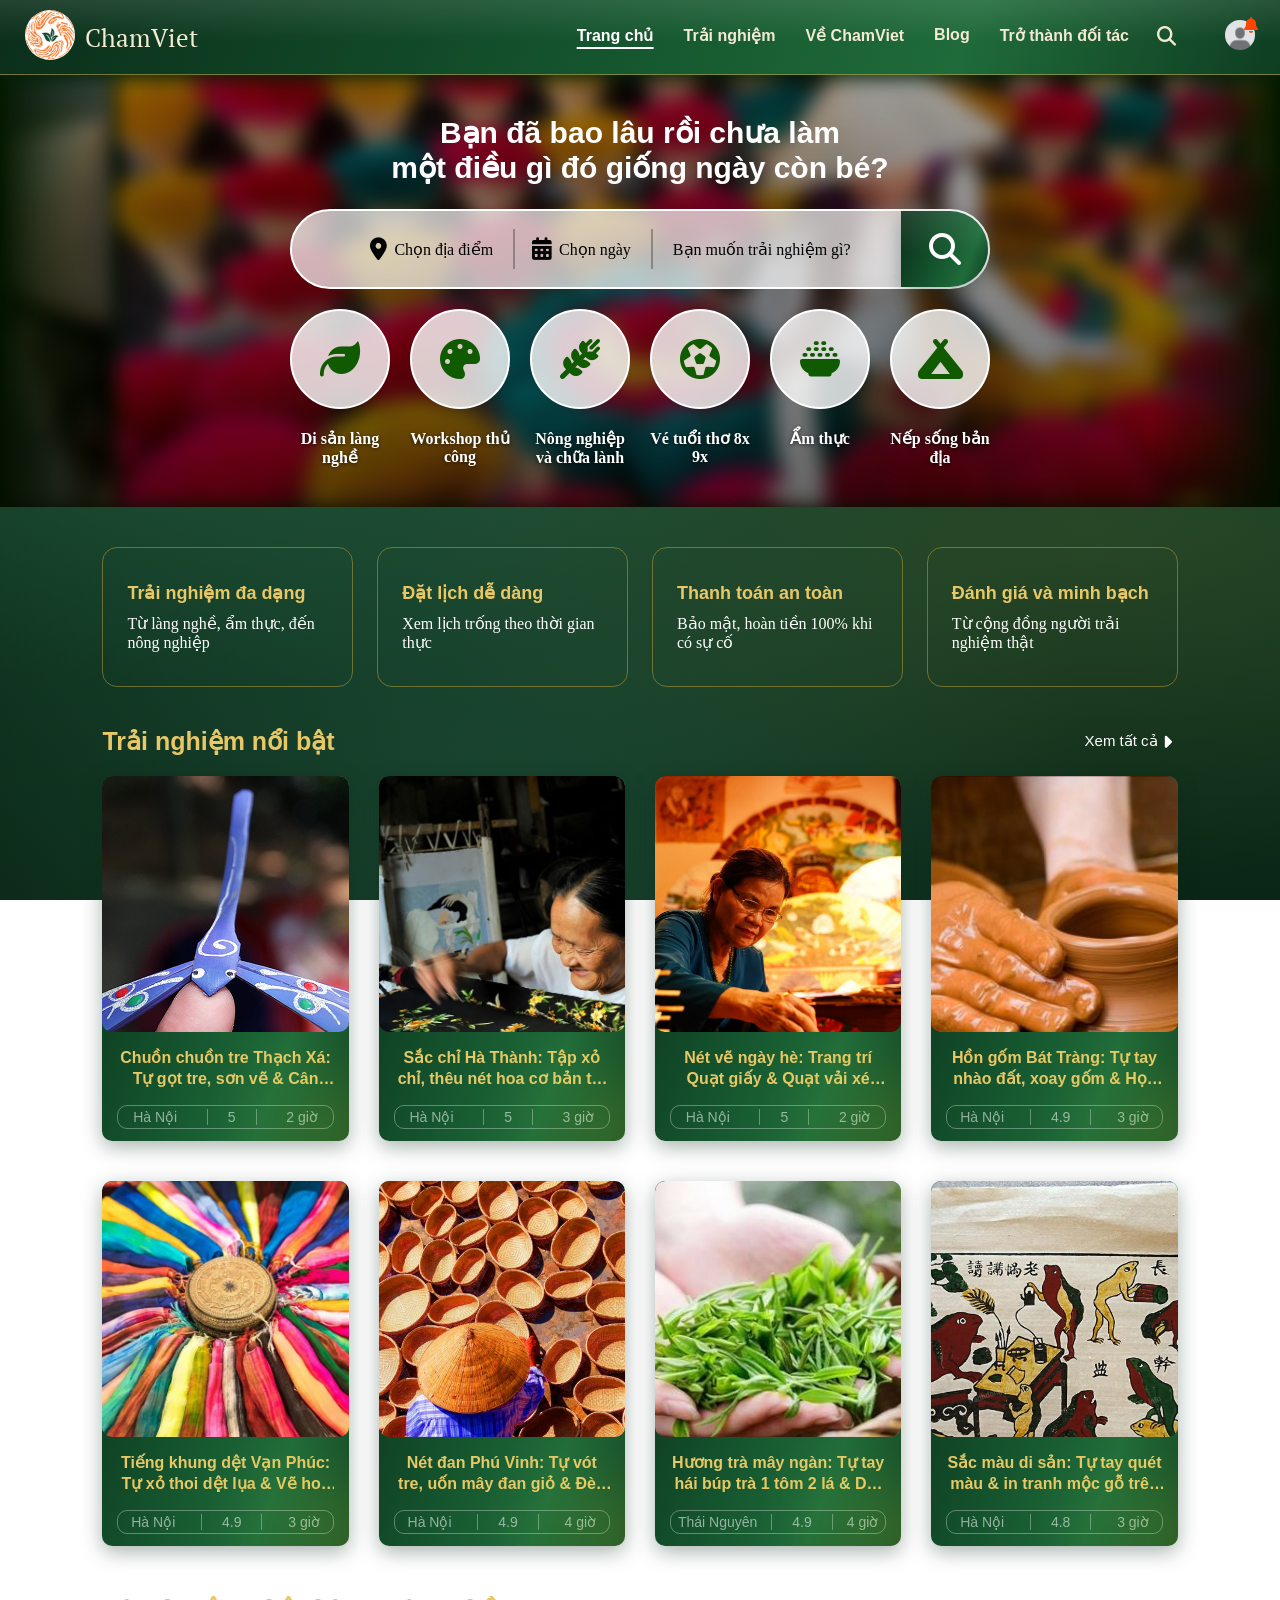
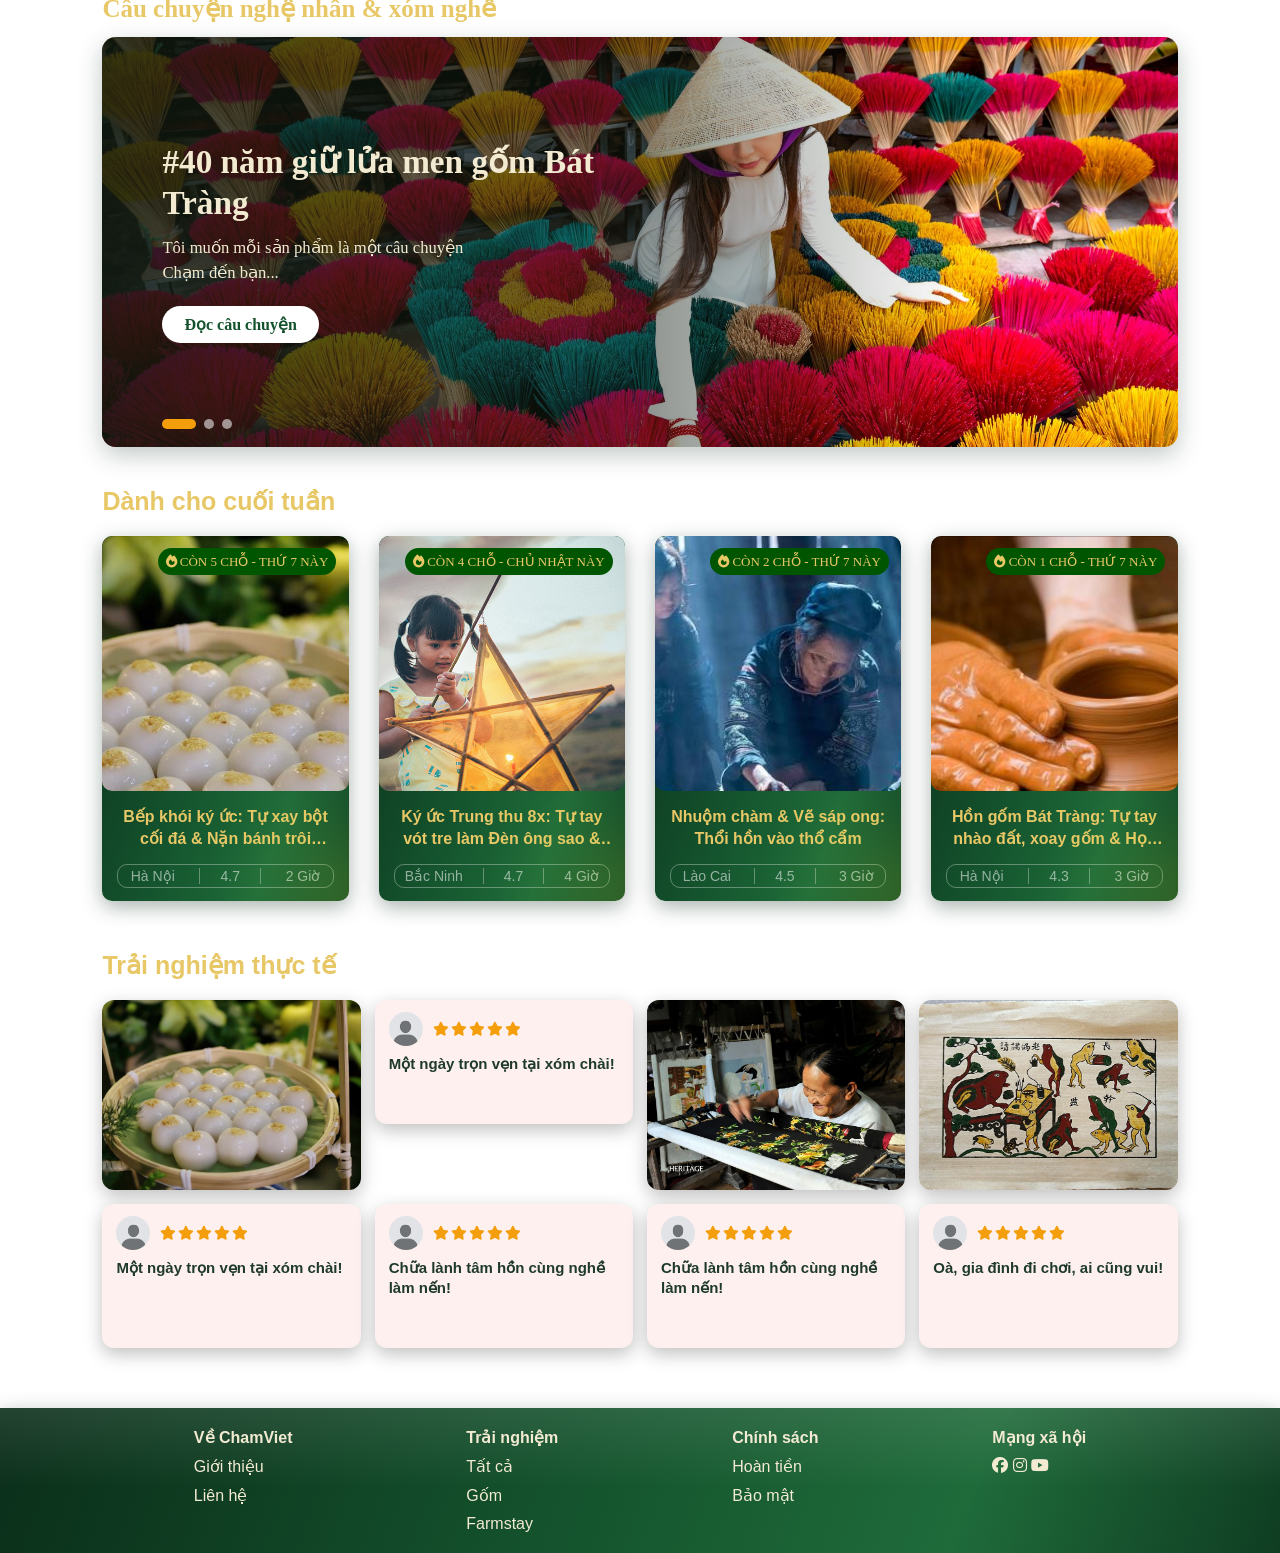
==== commit 38ca5d82: "update litle bit" ====
--- a/index.html
+++ b/index.html
@@ -262,7 +262,7 @@
             xPercent: -100
         }).to('.img', {
             xPercent: 0
-        })
+        });
     </script>
     <script>
         const stories = document.querySelectorAll(".story");
--- a/css/layout.css
+++ b/css/layout.css
@@ -21,7 +21,7 @@
 }
 
 body .site-header {
-    position: static;
+    position: relative;
     z-index: 1;
     width: 100%;
     
@@ -37,6 +37,42 @@
     box-shadow: 0 6px 20px rgba(8, 40, 22, 0.35);
 }
 
+body .site-header .menu {
+    display: none;
+}
+
+body .site-header .menu.active {
+    position: absolute;
+    top: 100%;
+    height: 100dvh;
+    left: 50%;
+    transform: translate(-50%, 0);
+    background:
+        linear-gradient(180deg, rgba(255, 255, 255, 0.10) 0%, rgba(255, 255, 255, 0) 55%),
+        linear-gradient(110deg, #0b2e1a 0%, #14532d 45%, #1f6b3a 75%, #0f3d22 100%);
+    width: 100%;
+    display: flex;
+    flex-direction: column;
+    justify-content: first baseline;
+    align-items: center;
+    gap: 10px;
+    padding: 30px 20px;
+}
+
+body .site-header .menu.active a {
+    text-decoration: none;
+    color: white;
+    border: 1px solid rgba(232, 199, 102, 0.3);
+    background-color: rgba(232, 199, 102, 0.2);
+    padding: 5px 10px;
+    width: 100%;
+    text-align: center;
+    border-radius: 10px;
+    font-family: 'Segoe UI', Tahoma, Geneva, Verdana, sans-serif;
+    font-weight: bold;
+    font-size: 16px;
+}
+
 body .site-header .site-header-left {
     display: flex;
     gap: 10px;
@@ -74,6 +110,10 @@
     font-family: 'Segoe UI', Tahoma, Geneva, Verdana, sans-serif;
     font-size: 16px;
     font-weight: bold;
+}
+
+body .site-header .site-header-right .nav button {
+    display: none;
 }
 
 body .site-header .site-header-right .nav .nav-item {
@@ -201,4 +241,17 @@
     body .site-header .site-header-right .nav .nav-item {
         display: none;
     }
+    
+    body .site-header .site-header-right .nav button {
+        display: block;
+        background-color: transparent;
+        border: none;
+        color: white;
+        scale: 1.3;
+        cursor: pointer;
+    }
+
+    body .site-header .site-header-right .nav button:active {
+        scale: 1.6;
+    }
 }
--- a/css/pages/index.css
+++ b/css/pages/index.css
@@ -297,7 +297,7 @@
 
     display: grid;
     grid-template-columns: repeat(4, 1fr);
-    column-gap: 10px;
+    column-gap: 30px !important;
     row-gap: 40px;
 
     padding: 0 150px;
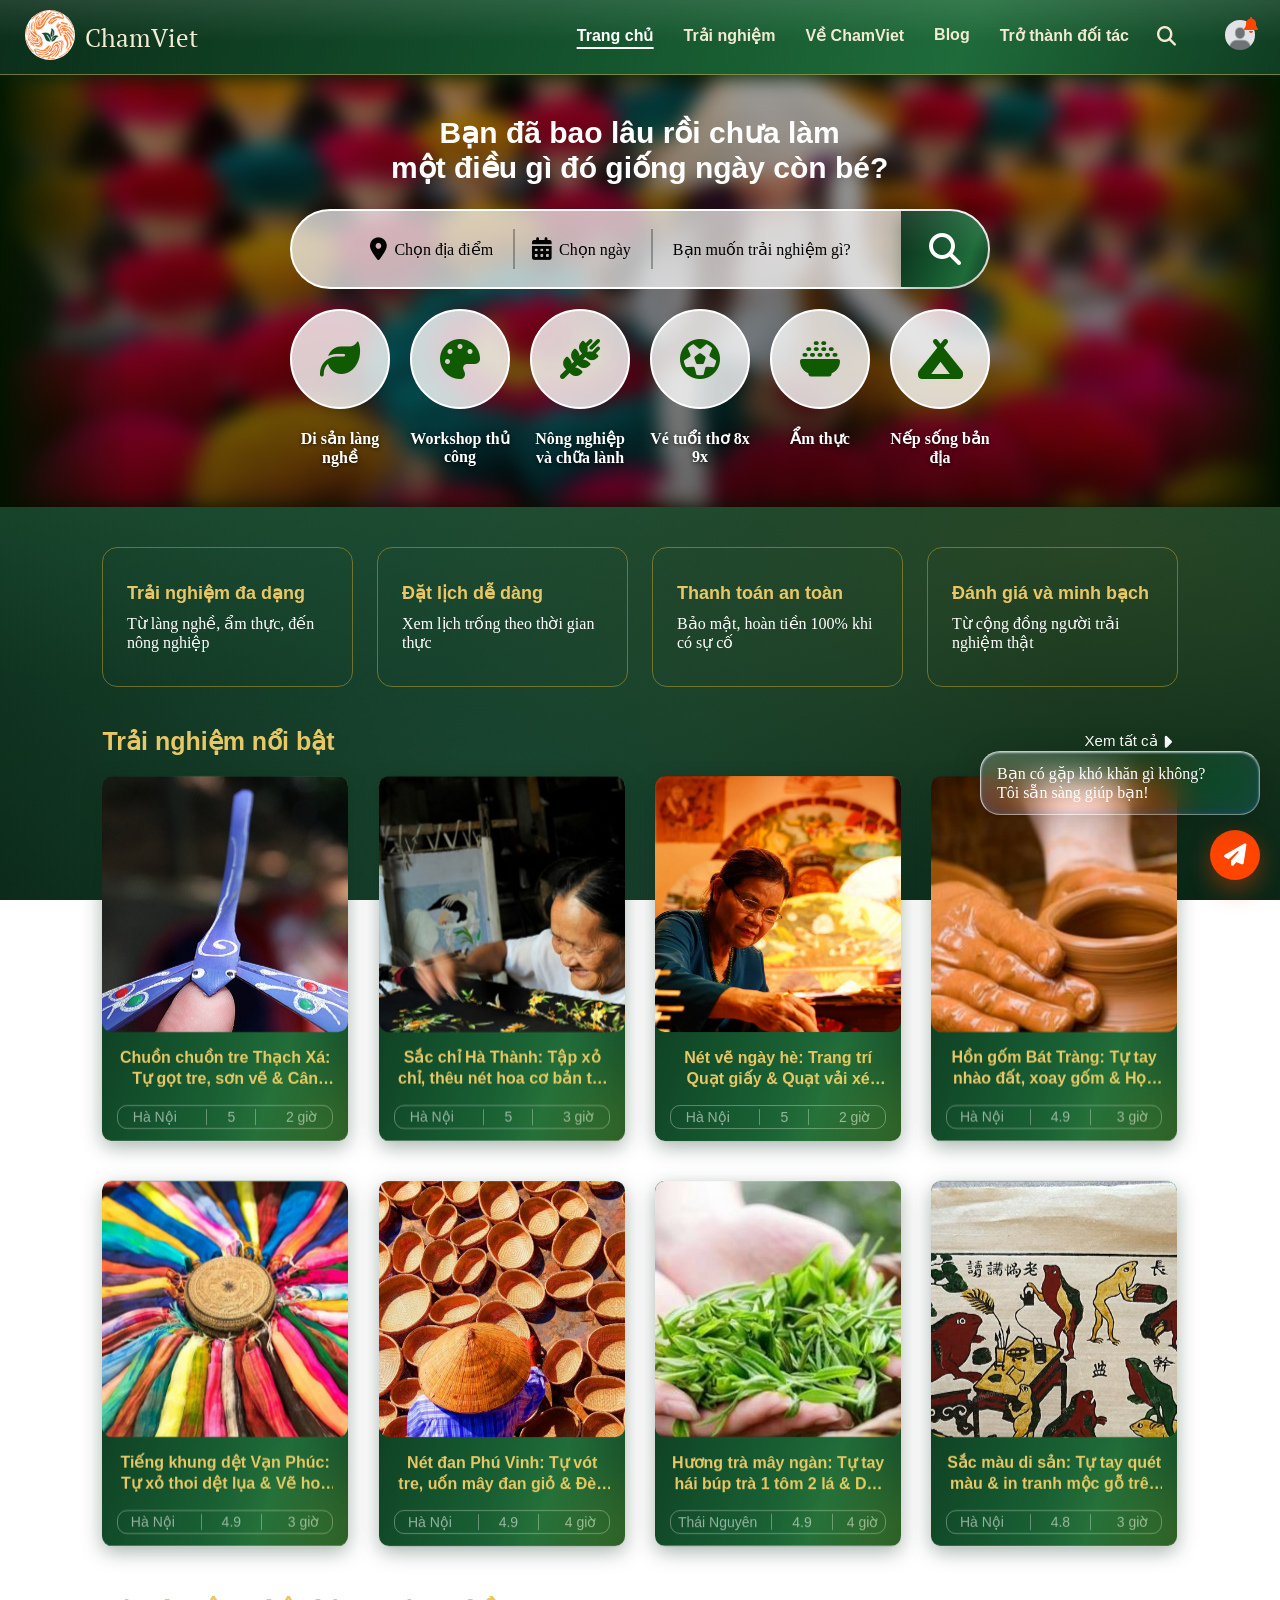
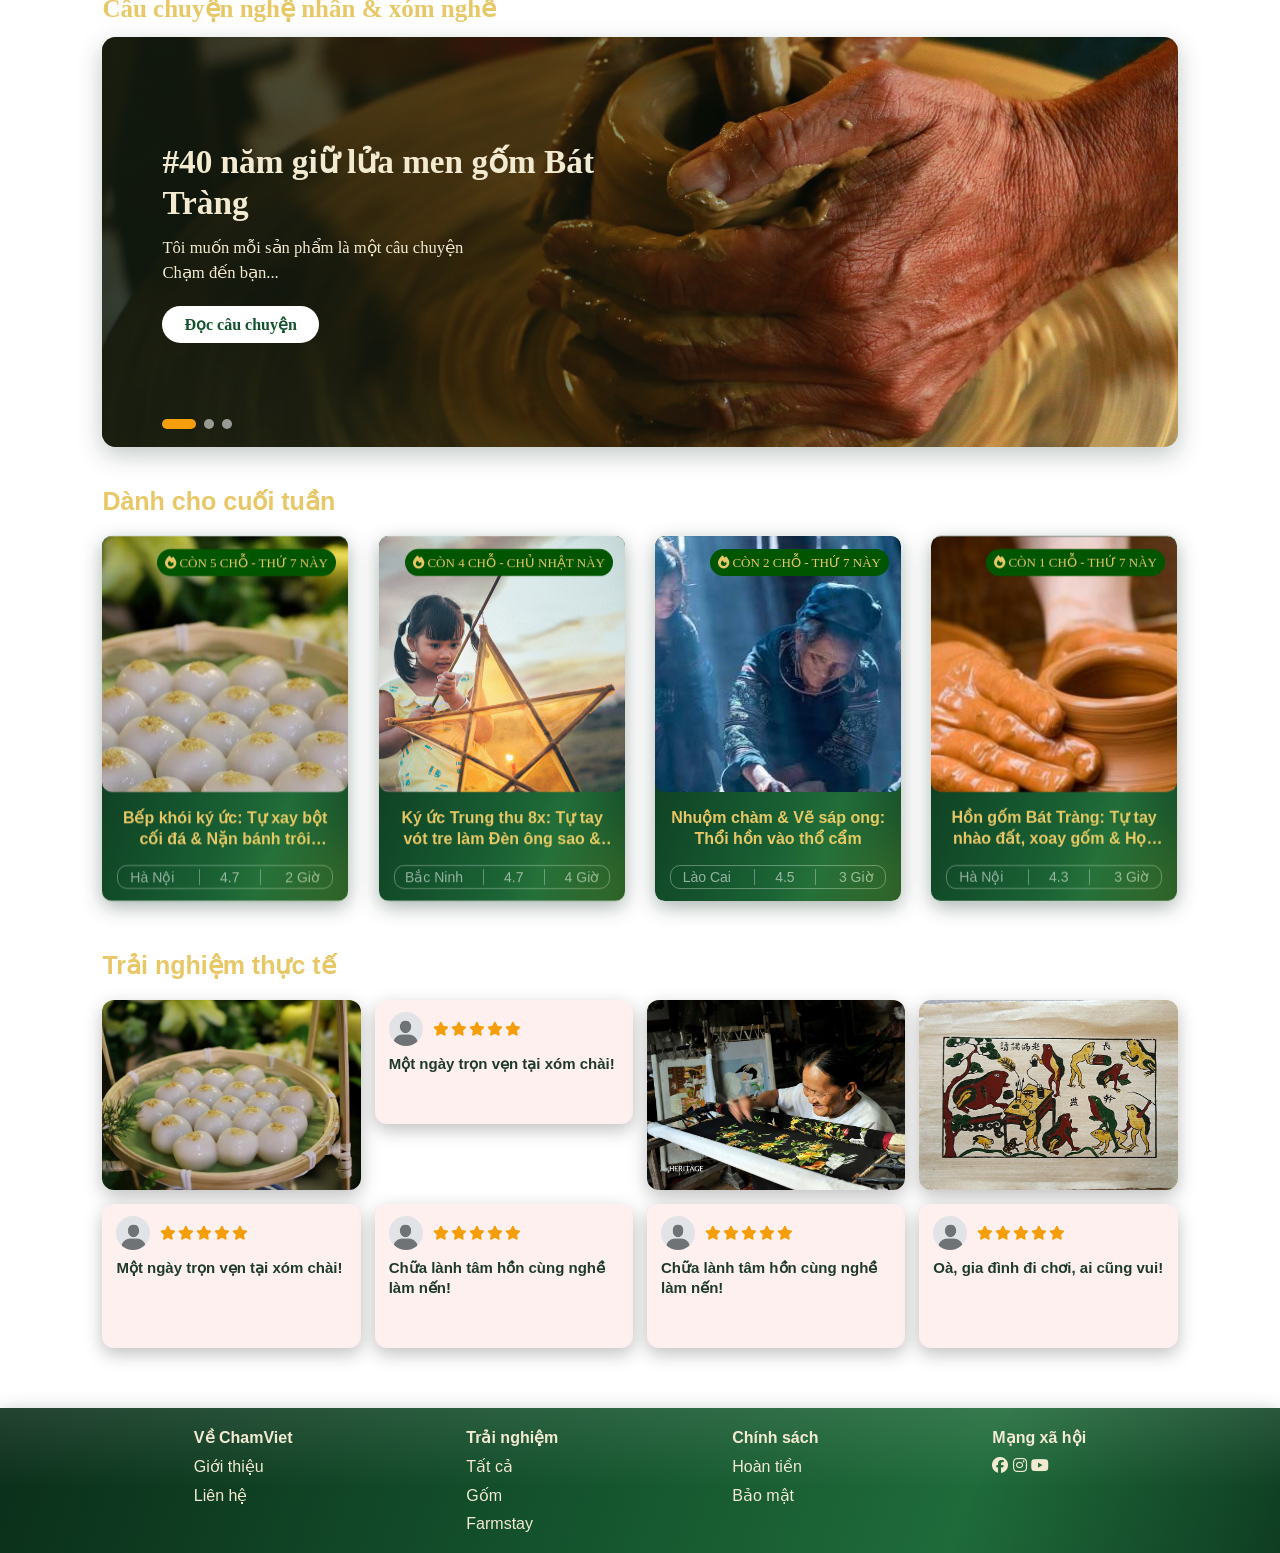
==== commit e336a260: "final update" ====
--- a/index.html
+++ b/index.html
@@ -10,6 +10,7 @@
     <link rel="stylesheet" href="https://cdnjs.cloudflare.com/ajax/libs/font-awesome/6.5.1/css/all.min.css">
 </head>
 <body data-page="index">
+    <div id="box-ai"></div>
     <div id="site-header"></div>
 
     <main class="body-content">
@@ -127,7 +128,7 @@
 
             <div class="stories-slider">
                 <article class="story active">
-                    <img src="assets/banner2.jpg" alt="Nghệ nhân đang nặn gốm Bát Tràng">
+                    <img src="assets/banner3.jpg" alt="Nghệ nhân đang nặn gốm Bát Tràng">
                     <div class="story-content">
                         <h3>#40 năm giữ lửa men gốm Bát Tràng</h3>
                         <p>Tôi muốn mỗi sản phẩm là một câu chuyện<br>Chạm đến bạn...</p>
@@ -136,7 +137,7 @@
                 </article>
 
                 <article class="story">
-                    <img src="assets/images8.jpg" alt="Nghệ nhân nhuộm chàm người H'Mông">
+                    <img src="assets/images.jpeg" alt="Nghệ nhân nhuộm chàm người H'Mông">
                     <div class="story-content">
                         <h3>#Sắc chàm trên áo thổ cẩm vùng cao</h3>
                         <p>Mỗi nếp vải là một lời kể<br>của núi rừng Lào Cai...</p>
@@ -145,7 +146,7 @@
                 </article>
 
                 <article class="story">
-                    <img src="assets/banner3.jpg" alt="Làm đèn ông sao Trung thu">
+                    <img src="assets/images3.jpg" alt="Làm đèn ông sao Trung thu">
                     <div class="story-content">
                         <h3>#Thắp sáng ký ức bằng chiếc đèn ông sao</h3>
                         <p>Trung thu xưa vẫn còn đó<br>trong đôi bàn tay người thợ...</p>
@@ -263,6 +264,49 @@
         }).to('.img', {
             xPercent: 0
         });
+
+        gsap.from('.nocti', {
+            y: -15,
+            opacity: 0,
+            duration: 0.5,
+            delay: 2,
+            repeatDelay: 2,
+            repeat: -1,
+            yoyo: true
+        });
+
+        gsap.from('.body-content-main-left', {
+            x: -50,
+            opacity: 0,
+            duration: 1
+        })
+
+        gsap.from('.search-bar', {
+            y: -30,
+            opacity: 0,
+            duration: 2
+        });
+
+        gsap.from('.menu-item-par', {
+            y: 30,
+            opacity: 0,
+            duration: 0.5,
+            stagger: 0.1
+        });
+
+        gsap.from('.card-item', {
+            y: 30,
+            opacity: 0,
+            duration: 0.5,
+            stagger: 0.1
+        });
+
+        gsap.from('.box-item', {
+            y: 30,
+            opacity: 0,
+            duration: 0.5,
+            stagger: 0.1
+        });
     </script>
     <script>
         const stories = document.querySelectorAll(".story");
@@ -284,21 +328,19 @@
         }
 
         function startAuto() {
-            timer = setInterval(nextStory, 4000);   // 5 giây đổi một lần
+            timer = setInterval(nextStory, 4000);
         }
 
         function stopAuto() {
             clearInterval(timer);
         }
 
-        // Bấm chấm tròn để chọn câu chuyện
         dots.forEach(function (dot, index) {
             dot.addEventListener("click", function () {
                 showStory(index);
             });
         });
 
-        // Rê chuột vào thì dừng, rời ra thì chạy tiếp
         slider.addEventListener("mouseenter", stopAuto);
         slider.addEventListener("mouseleave", startAuto);
 
--- a/css/layout.css
+++ b/css/layout.css
@@ -18,6 +18,78 @@
 
 body::-webkit-scrollbar {
     display: none;
+}
+
+.no-scroll {
+    overflow: hidden !important;
+    height: 100dvh !important;
+}
+
+body {
+    position: relative;
+}
+
+body .box-ai {
+    position: fixed;
+    bottom: 20px;
+    right: 20px;
+    z-index: 999;
+}
+
+body .box-ai .ai {
+    position: relative;
+    width: 50px;
+    height: 50px;
+    border-radius: 50%;
+    background-color: orangered;
+    display: flex;
+    justify-content: center;
+    align-items: center;
+    box-shadow: 0 10px 25px rgba(255, 69, 0, 0.4);
+}
+
+body .box-ai .ai i {
+    scale: 1.4;
+    color: #fff;
+}
+
+body .box-ai .ai .nocti {
+    position: absolute;
+    z-index: 999999;
+    bottom: calc(100% + 15px);
+    right: 0;
+    width: 280px;
+    height: auto;
+    min-height: 55px;
+    
+    background: linear-gradient(
+        135deg, 
+        rgba(255, 255, 255, 0.25) 0%, 
+        rgba(255, 255, 255, 0.05) 50%, 
+        rgba(100, 200, 255, 0.15) 100%
+    );
+    backdrop-filter: blur(16px) saturate(180%);
+    -webkit-backdrop-filter: blur(16px) saturate(180%);
+    
+    border: 1px solid rgba(255, 255, 255, 0.4);
+    border-top: 1px solid rgba(255, 255, 255, 0.7);
+    border-left: 1px solid rgba(255, 255, 255, 0.7);
+    
+    box-shadow: 
+        0 8px 32px 0 rgba(0, 0, 0, 0.2),
+        inset 0 1px 2px rgba(255, 255, 255, 0.6),
+        inset 0 -2px 6px rgba(0, 100, 255, 0.2);
+        
+    color: rgb(255, 255, 255);
+    border-radius: 20px;
+    display: flex;
+    flex-direction: column;
+    justify-content: center;
+    align-items: flex-start;
+    padding: 12px 16px;
+
+    will-change: transform, opacity;
+    transform: translateZ(0);
 }
 
 body .site-header {
@@ -254,4 +326,8 @@
     body .site-header .site-header-right .nav button:active {
         scale: 1.6;
     }
+
+    .site-footer .footer-item {
+        scale: .8;
+    }
 }
--- a/css/pages/index.css
+++ b/css/pages/index.css
@@ -44,6 +44,8 @@
 
 body .body-content .body-content-main .body-content-main-left {
     width: auto;
+    will-change: transform, opacity;
+    transform: translateZ(0);
 }
 
 body .body-content .body-content-main .body-content-main-left .title {
@@ -74,6 +76,8 @@
     border-radius: 350px;
     border: 2px solid #ffffff;
     background-color: rgba(255, 255, 255, 0.697);
+    will-change: transform, opacity;
+    transform: translateZ(0);
 }
 
 body .body-content .body-content-main .body-content-main-right .search-bar {
@@ -213,7 +217,8 @@
     flex-direction: column;
     justify-content: center;
     align-items: first baseline;
-    transition: .3s ease-in-out;
+    will-change: transform, opacity;
+    transform: translateZ(0);
 }
 
 body .body-content .experience-cards .card-item:hover {
@@ -326,7 +331,8 @@
     color: #f3ead2;
     box-shadow: 0 6px 20px rgba(8, 40, 22, 0.35);
 
-    transition: .3s ease-in-out;
+    will-change: transform, opacity;
+    transform: translateZ(0);
 }
 
 body .list-box .box-item:hover {
@@ -1001,6 +1007,8 @@
     body .body-content .body-content-main .body-content-main-right .menu-bar .menu-item-par p {
         margin-top: 8px;
         font-size: 12px;
+        will-change: transform, opacity;
+        transform: translateZ(0);
     }
 
     body .body-content .experience-cards {
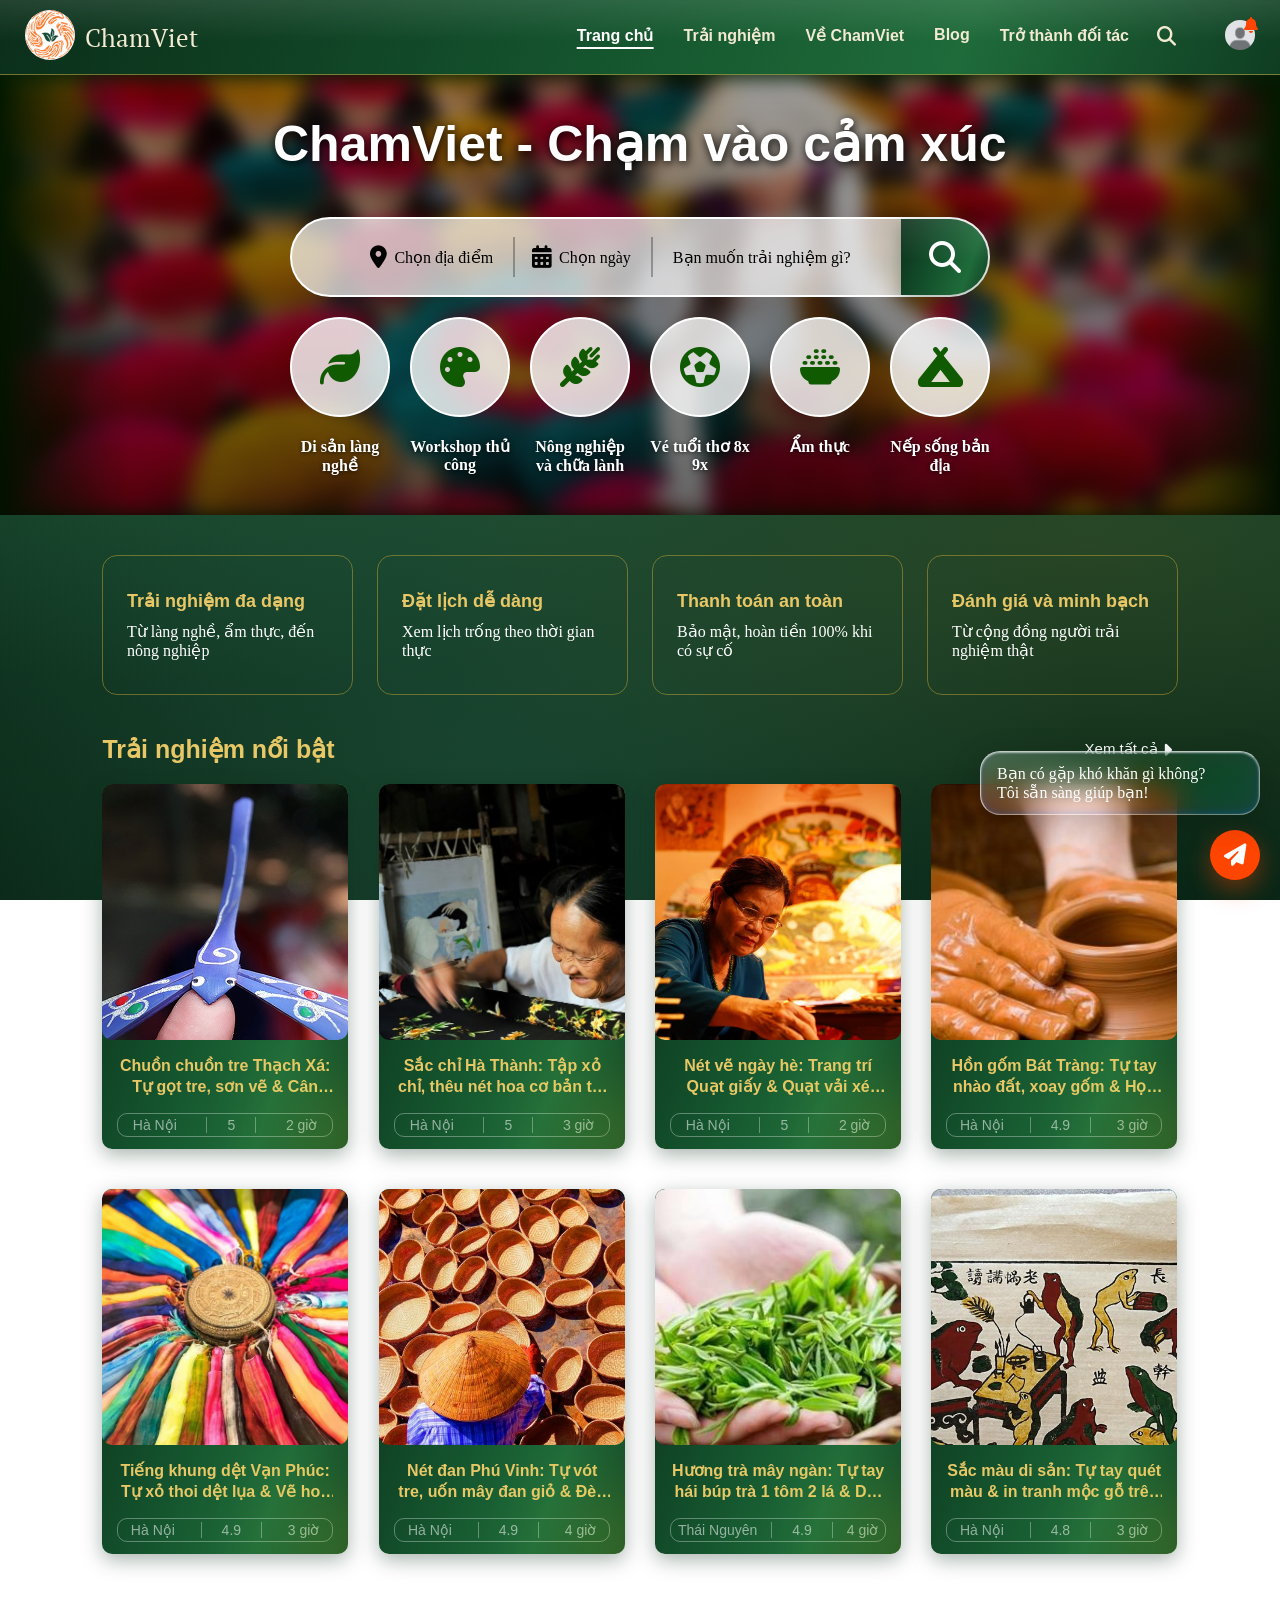
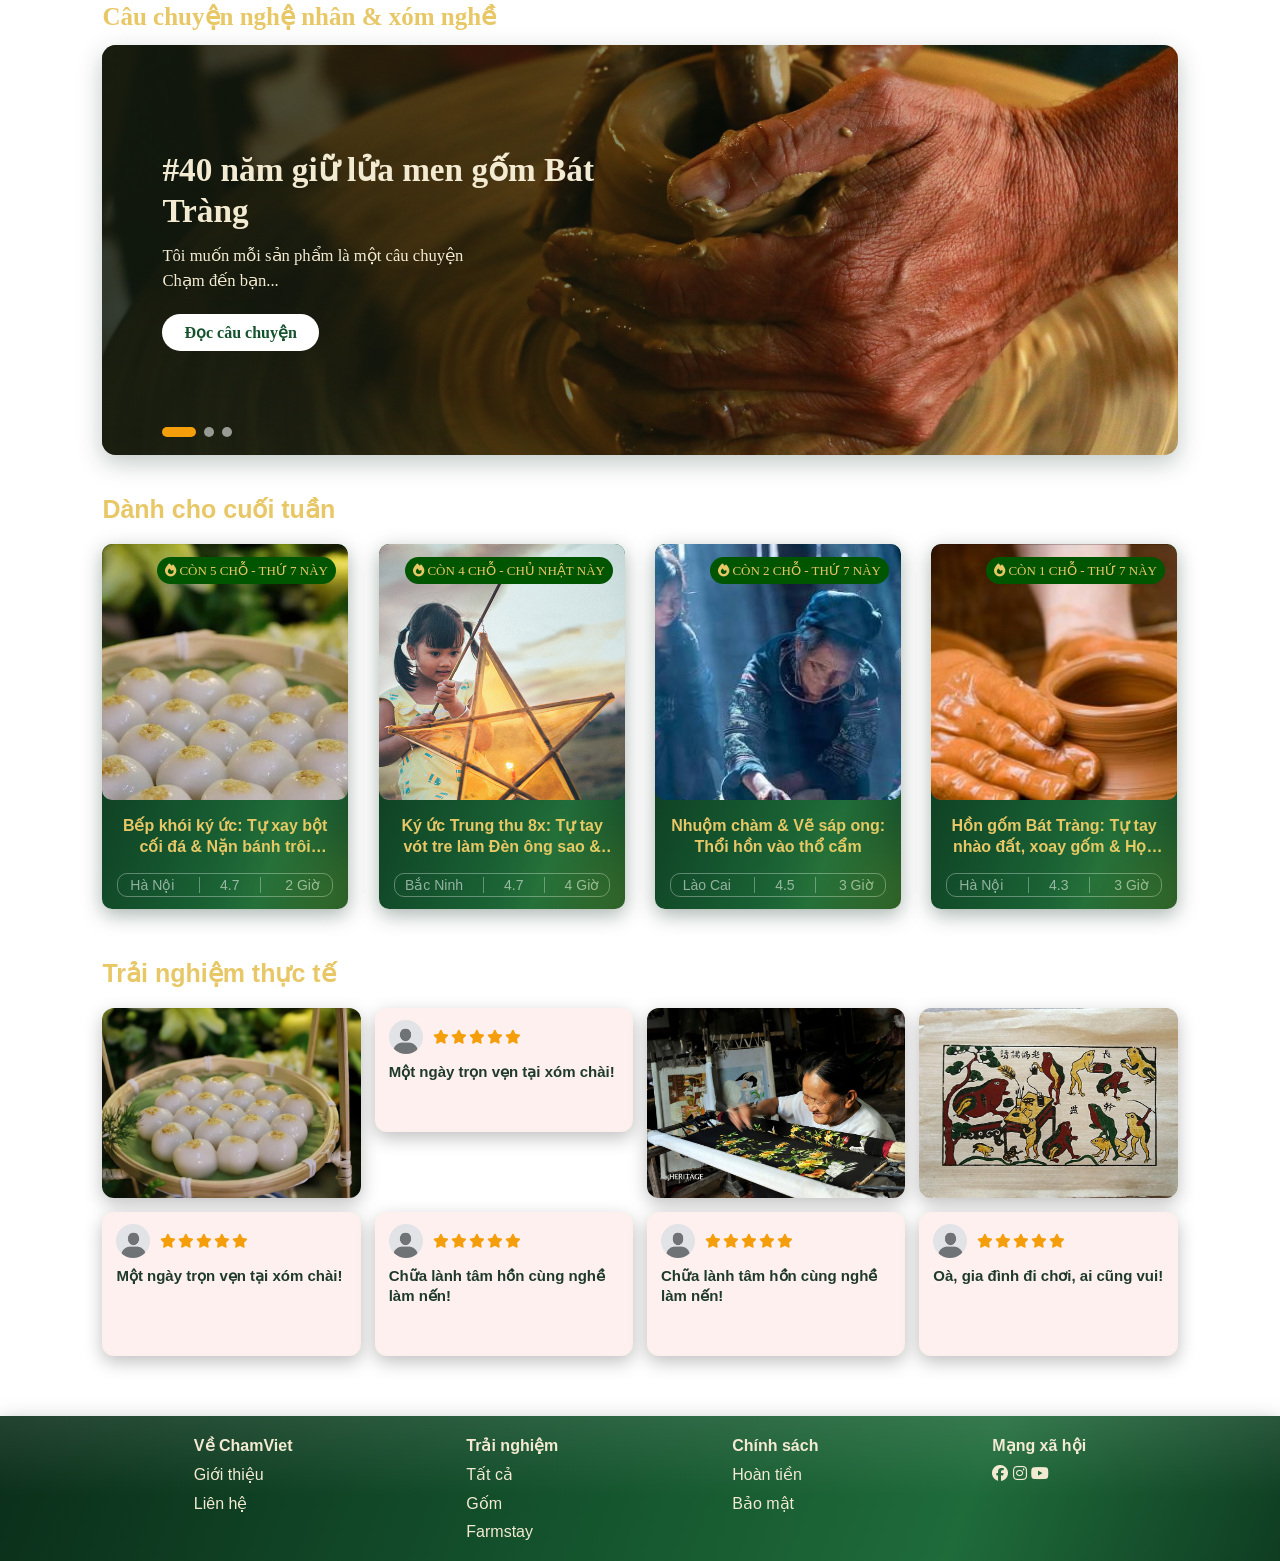
==== commit fc52765b: "final of final update" ====
--- a/index.html
+++ b/index.html
@@ -27,6 +27,7 @@
                 </div>
             </div>
             <div class="body-content-main-left">
+                <p class="slogan">ChamViet - Chạm vào cảm xúc</p>
                 <p class="title">Bạn đã bao lâu rồi chưa làm <br> một điều gì đó giống ngày còn bé?</p>
                 <p class="sub-title">Có những trải nghiệm khiến ta nhớ về 1 điều quen thuộc <br>
                 Có những trải nghiệm khiến ta hoàn toàn thư giãn  <br>
--- a/css/pages/index.css
+++ b/css/pages/index.css
@@ -16,6 +16,17 @@
     padding: 0 30px;
 }
 
+body .body-content .body-content-main:after {
+    content: "";
+    position: absolute;
+    inset: 0;
+    background: linear-gradient(90deg,
+        rgba(15, 25, 15, 0.85) 0%,
+        rgba(15, 25, 15, 0.55) 45%,
+        rgba(15, 25, 15, 0) 80%);
+    z-index: -1;
+}
+
 body .body-content .body-content-main .banners {
     position: absolute;
     top: 0;
@@ -48,10 +59,19 @@
     transform: translateZ(0);
 }
 
+body .body-content .body-content-main .body-content-main-left .slogan {
+    font-size: 50px;
+    font-weight: bold;
+    font-family: 'Segoe UI', Tahoma, Geneva, Verdana, sans-serif;
+    margin-bottom: 20px;
+    text-shadow: 1px 2px 10px black;
+}
+
 body .body-content .body-content-main .body-content-main-left .title {
     font-family: 'Segoe UI', Tahoma, Geneva, Verdana, sans-serif;
-    font-size: 40px;
+    font-size: 25px;
     font-weight: bold;
+    text-shadow: 1px 2px 10px black;
 }
 
 body .body-content .body-content-main .body-content-main-left .sub-title {
@@ -59,6 +79,7 @@
     font-family: "PT Serif", serif;
     font-size: 18px;
     font-style: italic;
+    text-shadow: 1px 2px 10px black;
 }
 
 body .body-content .body-content-main .body-content-main-right {
@@ -890,7 +911,7 @@
     }
 
     body .body-content .body-content-main .body-content-main-left .title {
-        font-size: 30px;
+        display: none;
     }
 
     body .body-content .body-content-main .body-content-main-left .sub-title {
@@ -951,6 +972,10 @@
     body .body-content .body-content-main {
         padding: 28px 16px;
         gap: 18px;
+    }
+
+    body .body-content .body-content-main .body-content-main-left .slogan {
+        font-size: 35px;
     }
 
     body .body-content .body-content-main .body-content-main-left .title {
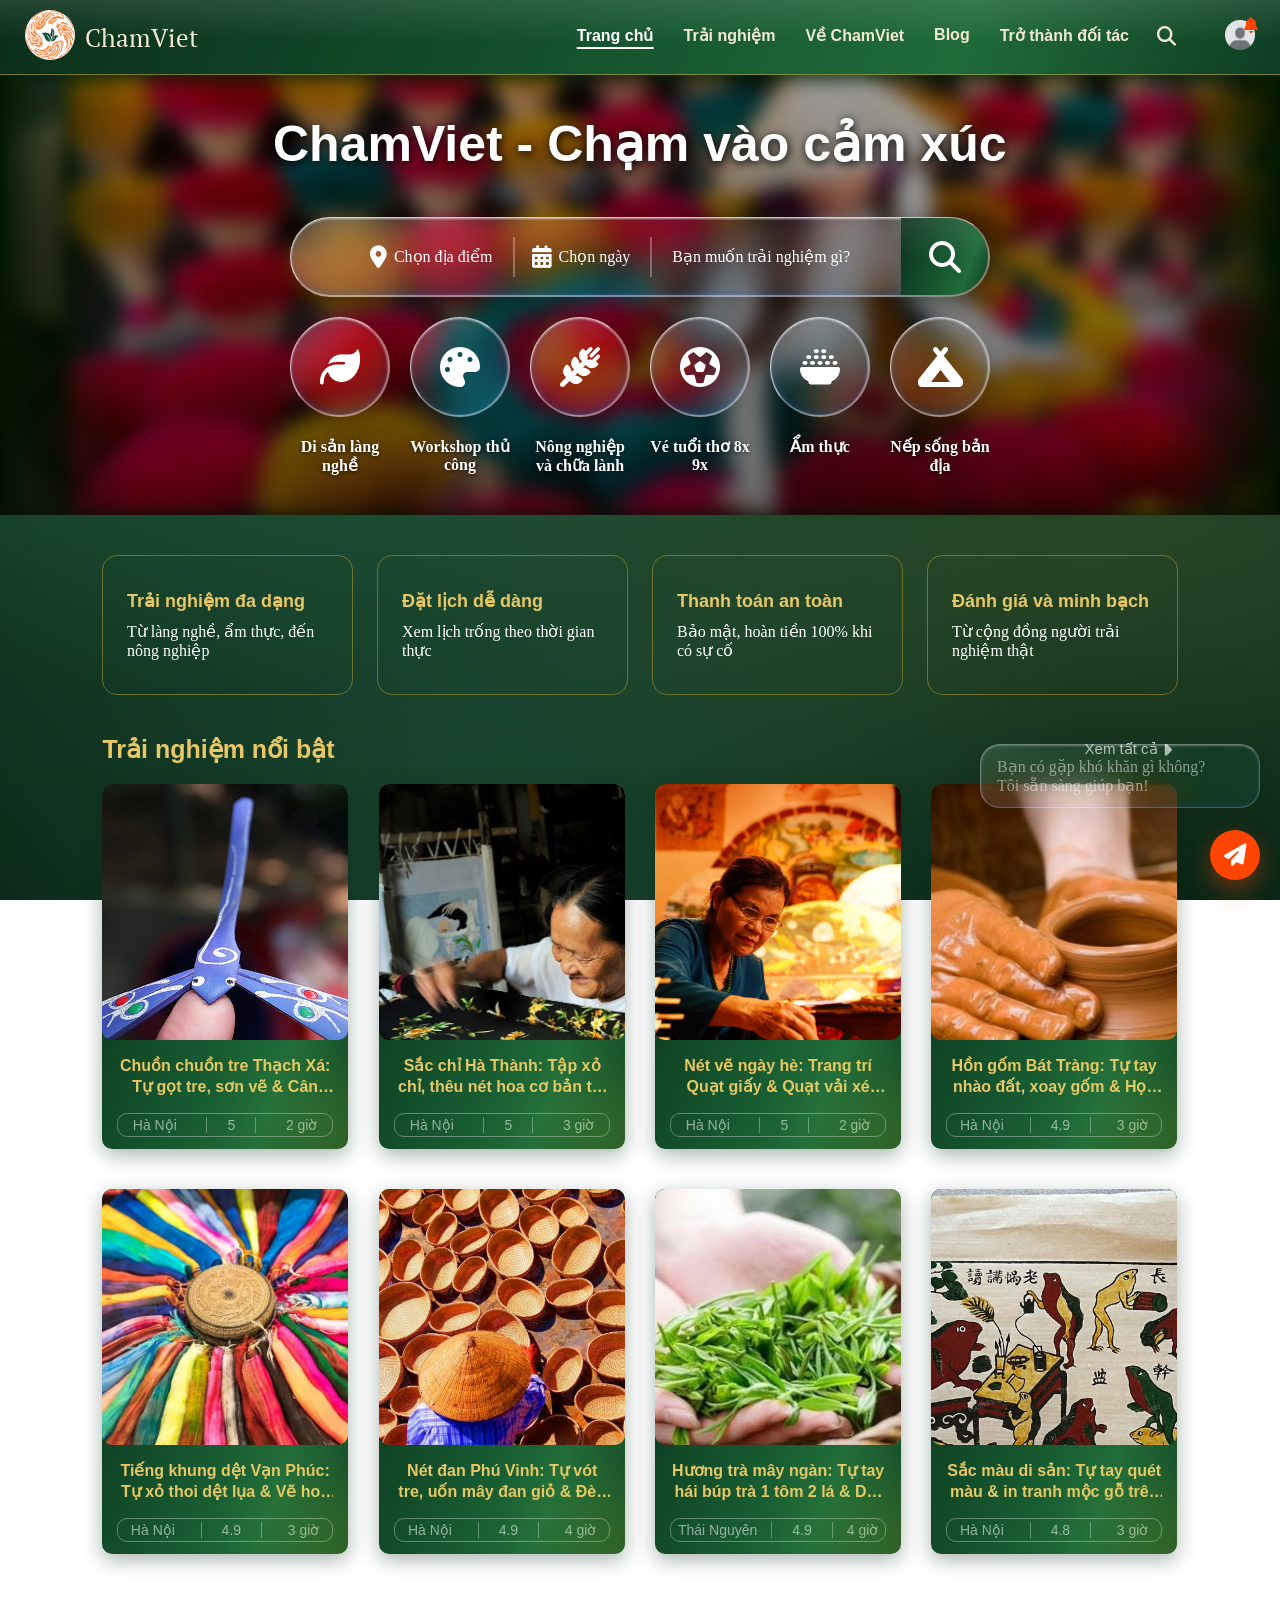
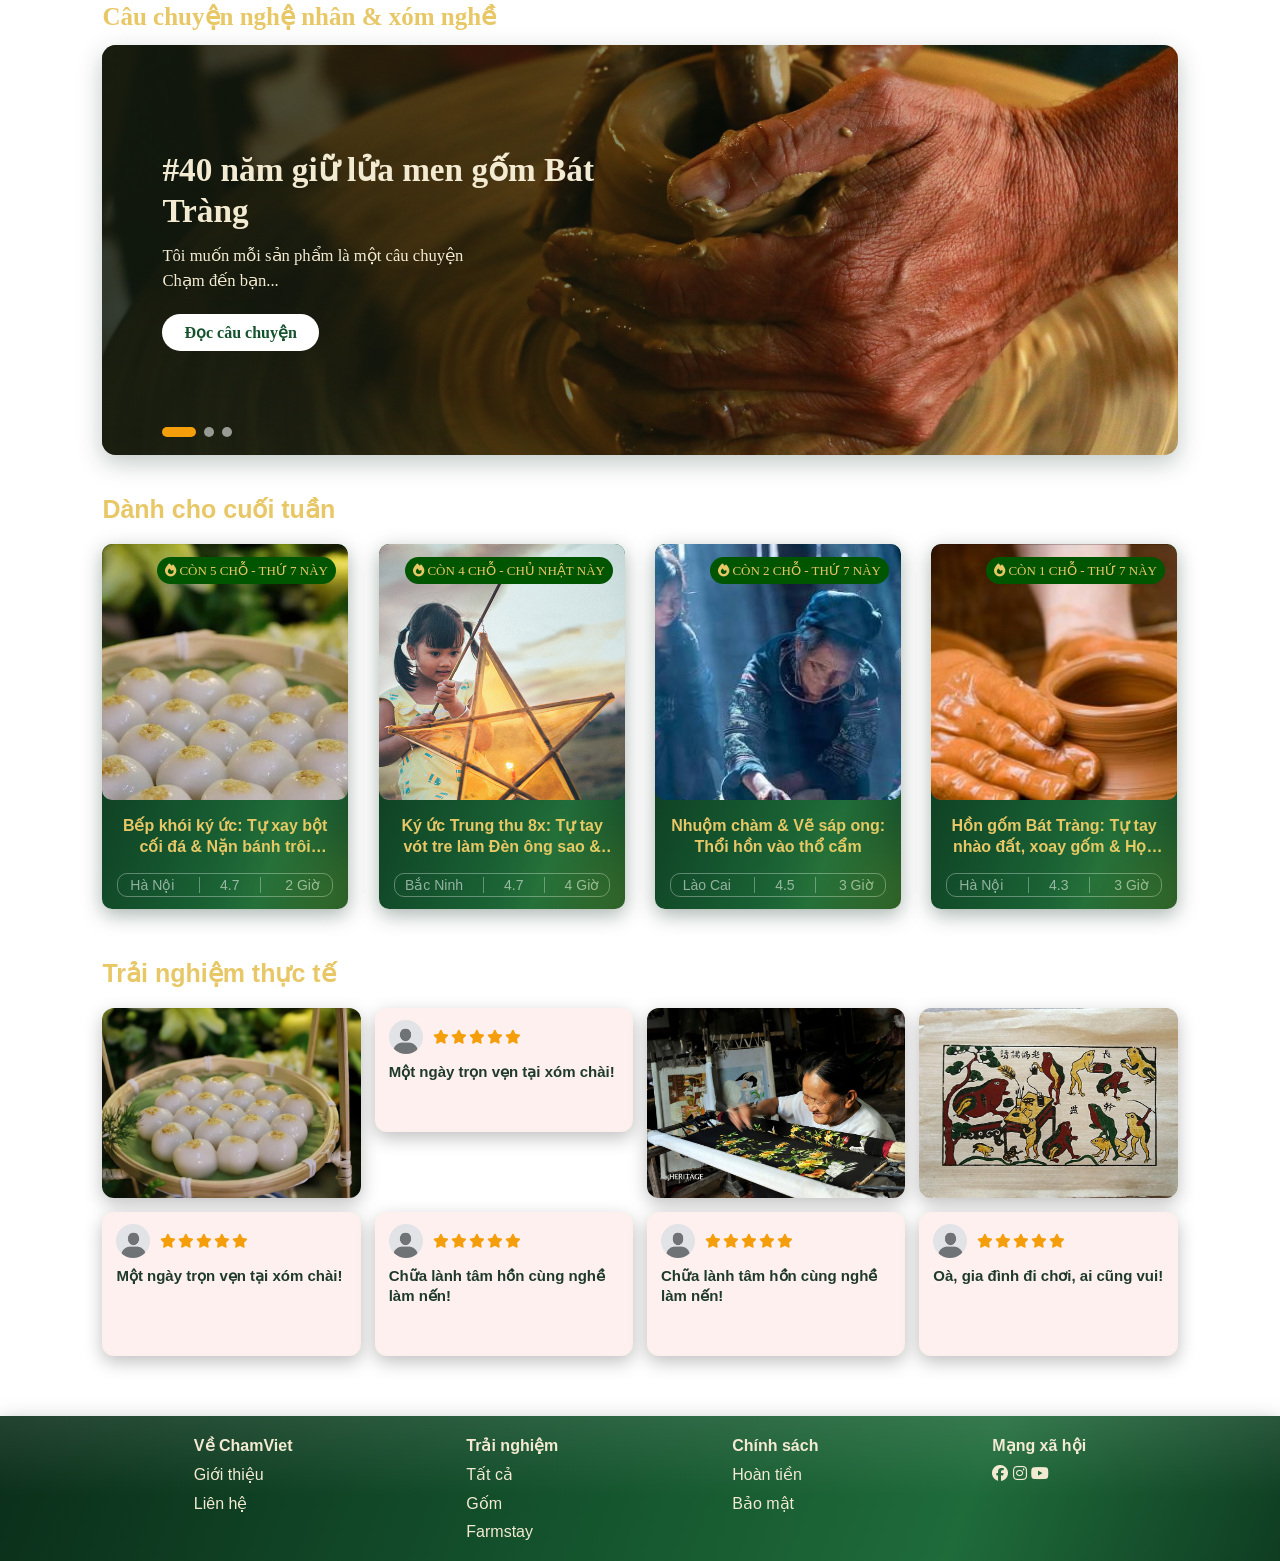
==== commit 37c2ef54: "My project is done!" ====
--- a/index.html
+++ b/index.html
@@ -23,7 +23,7 @@
                     <img src="assets/banner2.jpg" alt="" style="filter: blur(10px);">
                 </div>
                 <div class="img">
-                    <img src="assets/images8.jpg" alt="" style="filter: blur(10px);">
+                    <img src="assets/images9.webp" alt="" style="filter: blur(10px);">
                 </div>
             </div>
             <div class="body-content-main-left">
@@ -283,27 +283,27 @@
         })
 
         gsap.from('.search-bar', {
-            y: -30,
-            opacity: 0,
-            duration: 2
+            y: -50,
+            opacity: 0,
+            duration: 1
         });
 
         gsap.from('.menu-item-par', {
-            y: 30,
+            y: 50,
             opacity: 0,
             duration: 0.5,
             stagger: 0.1
         });
 
         gsap.from('.card-item', {
-            y: 30,
+            y: 50,
             opacity: 0,
             duration: 0.5,
             stagger: 0.1
         });
 
         gsap.from('.box-item', {
-            y: 30,
+            y: 50,
             opacity: 0,
             duration: 0.5,
             stagger: 0.1
--- a/css/pages/index.css
+++ b/css/pages/index.css
@@ -95,8 +95,23 @@
     width: 700px;
     height: 80px;
     border-radius: 350px;
-    border: 2px solid #ffffff;
-    background-color: rgba(255, 255, 255, 0.697);
+    background: linear-gradient(
+        135deg, 
+        rgba(255, 255, 255, 0.25) 0%, 
+        rgba(255, 255, 255, 0.05) 50%, 
+        rgba(100, 200, 255, 0.15) 100%
+    );
+    backdrop-filter: blur(16px) saturate(180%);
+    -webkit-backdrop-filter: blur(16px) saturate(180%);
+    
+    border: 2px solid rgba(255, 255, 255, 0.4);
+    border-top: 1px solid rgba(255, 255, 255, 0.7);
+    border-left: 1px solid rgba(255, 255, 255, 0.7);
+    
+    box-shadow: 
+        0 8px 32px 0 rgba(0, 0, 0, 0.2),
+        inset 0 1px 2px rgba(255, 255, 255, 0.6),
+        inset 0 -2px 6px rgba(0, 100, 255, 0.2);
     will-change: transform, opacity;
     transform: translateZ(0);
 }
@@ -114,12 +129,13 @@
     display: flex;
     justify-content: center;
     gap: 20px;
+    color: white;
 }
 
 body .body-content .body-content-main .body-content-main-right .search-bar .search .line {
     height: 40px;
     width: 2px;
-    background-color: rgba(0, 0, 0, 0.292);
+    background-color: rgba(255, 255, 255, 0.292);
 }
 
 body .body-content .body-content-main .body-content-main-right .search-bar .search .search-item {
@@ -196,15 +212,30 @@
     width: 100px;
     height: 100px;
     border-radius: 50%;
-    border: 2px solid #ffffff;
-    background-color: rgba(255, 255, 255, 0.795);
+    background: linear-gradient(
+        135deg, 
+        rgba(255, 255, 255, 0.25) 0%, 
+        rgba(255, 255, 255, 0.05) 50%, 
+        rgba(100, 200, 255, 0.15) 100%
+    );
+    backdrop-filter: blur(16px) saturate(180%);
+    -webkit-backdrop-filter: blur(16px) saturate(180%);
+    
+    border: 2px solid rgba(255, 255, 255, 0.4);
+    border-top: 1px solid rgba(255, 255, 255, 0.7);
+    border-left: 1px solid rgba(255, 255, 255, 0.7);
+    
+    box-shadow: 
+        0 8px 32px 0 rgba(0, 0, 0, 0.2),
+        inset 0 1px 2px rgba(255, 255, 255, 0.6),
+        inset 0 -2px 6px rgba(0, 100, 255, 0.2);
     display: flex;
     justify-content: center;
     align-items: center;
 }
 
 body .body-content .body-content-main .body-content-main-right .menu-bar .menu-item i {
-    color: rgb(16, 90, 1);
+    color: rgb(255, 255, 255);
     scale: 2.5;
     transition: .3s ease-in-out;
 }
